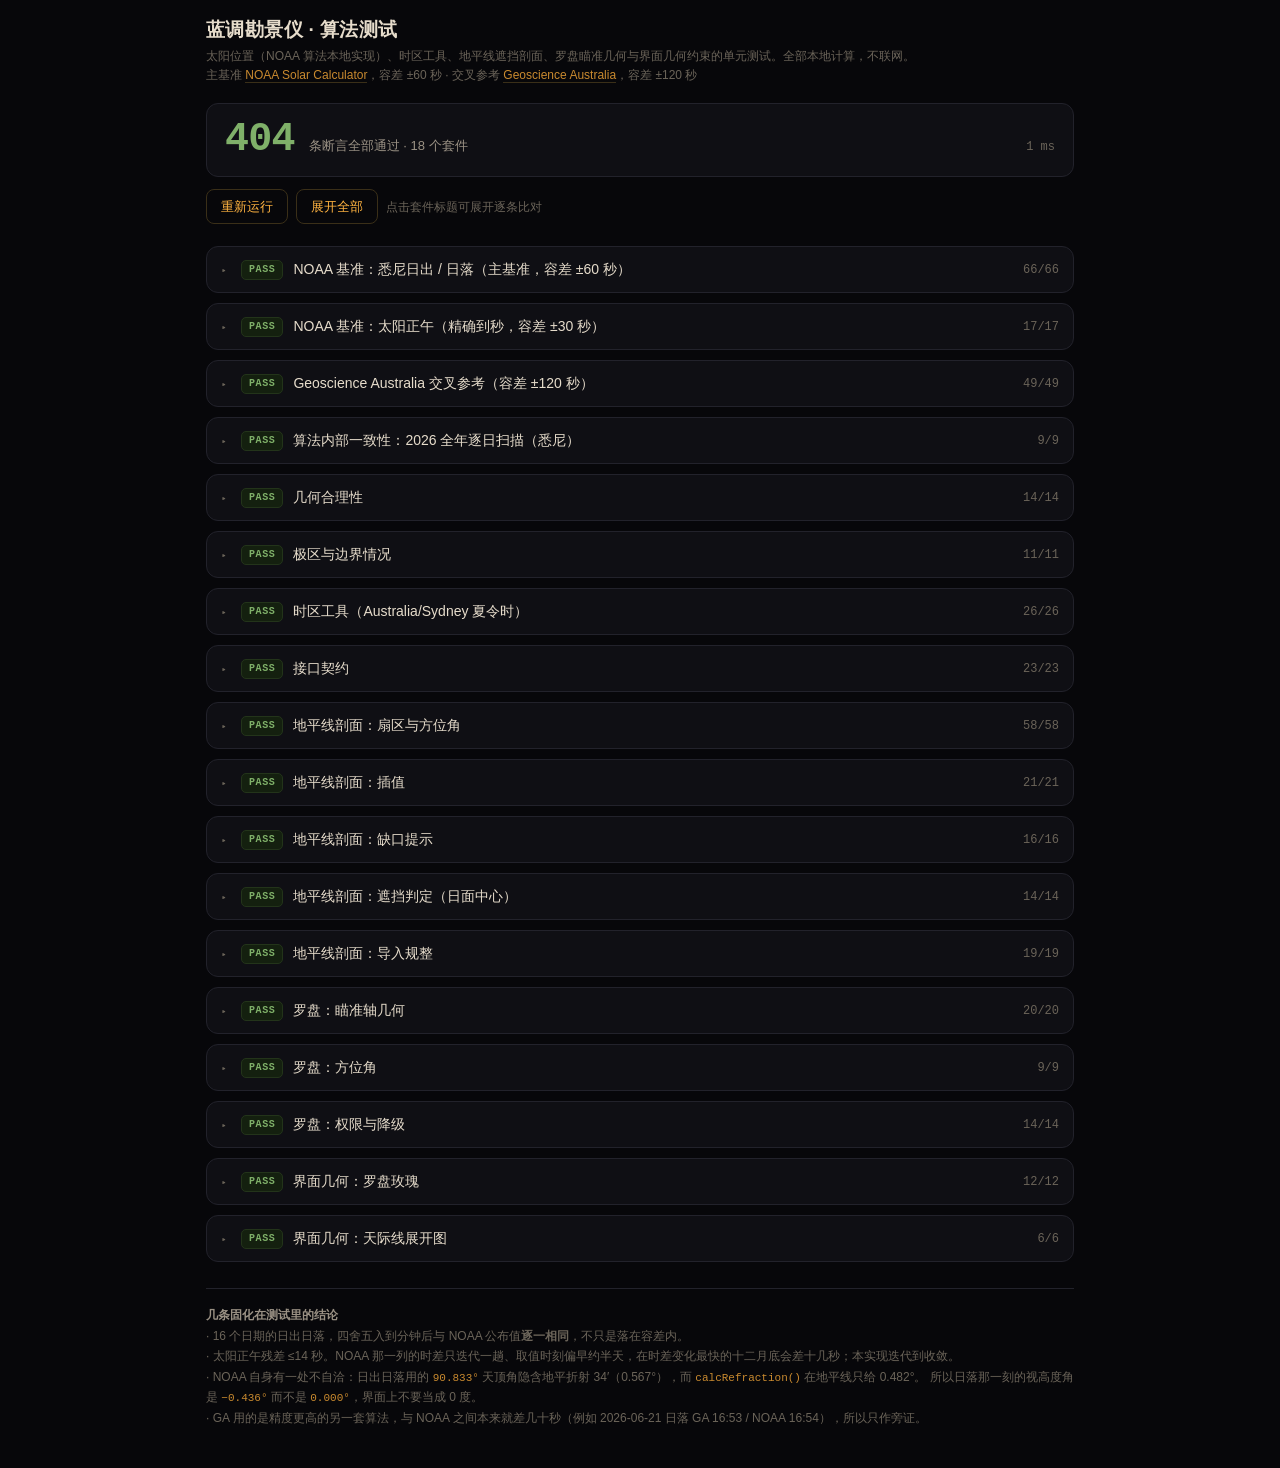
==== test.html @ cf17aec2 "蓝调勘景仪：太阳算法、勘景记录与地平线剖面采集 第一阶段 — 太阳位置与时区 - NOAA 太阳位置算法本地实现，牛顿迭代求根，不调任何接口 - 对 NOAA 公布的悉尼逐日表：日出 29s / 日落" ====
<!DOCTYPE html>
<html lang="zh-CN">
<head>
<meta charset="utf-8">
<meta name="viewport" content="width=device-width, initial-scale=1, viewport-fit=cover">
<title>蓝调勘景仪 — 算法测试</title>
<style>
:root{
  --bg:#07070a; --bg-raise:#0f0f14; --bg-row:#121218;
  --ink:#e6dccb; --ink-dim:#9a9184; --ink-faint:#6b6459;
  --amber:#ffb340; --amber-dim:#c98a2f;
  --pass:#7fb069; --fail:#e0533d;
  --line:#22222b;
  --mono:ui-monospace,"SF Mono",Menlo,Consolas,monospace;
}
*{box-sizing:border-box}
html,body{margin:0;padding:0;background:var(--bg);color:var(--ink)}
body{
  font:15px/1.5 -apple-system,BlinkMacSystemFont,"Helvetica Neue","PingFang SC",sans-serif;
  padding:16px 16px calc(40px + env(safe-area-inset-bottom));
  max-width:900px;margin:0 auto;-webkit-text-size-adjust:100%;
}
h1{font-size:19px;font-weight:600;margin:0 0 2px;letter-spacing:.02em}
.sub{color:var(--ink-faint);font-size:12px;margin:0 0 18px;line-height:1.6}
.sub a{color:var(--amber-dim);text-decoration:none;border-bottom:1px solid #3a2f18}

/* 顶部汇总 */
.summary{
  border:1px solid var(--line);border-radius:12px;background:var(--bg-raise);
  padding:16px 18px;margin-bottom:8px;display:flex;align-items:baseline;gap:14px;flex-wrap:wrap;
}
.summary .big{font:600 40px/1 var(--mono);letter-spacing:-.02em}
.summary.ok .big{color:var(--pass)}
.summary.bad .big{color:var(--fail)}
.summary .label{font-size:13px;color:var(--ink-dim)}
.summary .ms{margin-left:auto;font:12px/1 var(--mono);color:var(--ink-faint)}

button{
  font:inherit;font-size:13px;background:transparent;color:var(--amber);
  border:1px solid #3a2f18;border-radius:8px;padding:7px 14px;cursor:pointer;
}
button:active{background:#1a1408}
.bar{display:flex;gap:8px;margin:12px 0 22px;align-items:center;flex-wrap:wrap}
.bar .hint{font-size:12px;color:var(--ink-faint)}

/* 套件 */
.suite{border:1px solid var(--line);border-radius:12px;margin-bottom:10px;overflow:hidden;background:var(--bg-raise)}
.suite > summary{
  padding:12px 14px;cursor:pointer;list-style:none;display:flex;align-items:center;gap:10px;
  font-size:14px;font-weight:500;
}
.suite > summary::-webkit-details-marker{display:none}
.suite > summary::before{content:"▸";color:var(--ink-faint);font-size:11px;width:10px;flex:none}
.suite[open] > summary::before{content:"▾"}
.tag{font:600 10px/1 var(--mono);padding:4px 7px;border-radius:5px;letter-spacing:.06em;flex:none}
.tag.ok{color:var(--pass);background:#14200f;border:1px solid #23341a}
.tag.bad{color:var(--fail);background:#241110;border:1px solid #3d1c18}
.count{margin-left:auto;font:12px/1 var(--mono);color:var(--ink-faint);flex:none}
.suite-body{padding:0 14px 14px;border-top:1px solid var(--line)}

/* 单条测试 */
.tcase{margin-top:14px}
.tname{font-size:13px;color:var(--ink-dim);display:flex;gap:8px;align-items:baseline}
.tname .mark{font:600 12px/1 var(--mono);flex:none}
.tname .mark.ok{color:var(--pass)} .tname .mark.bad{color:var(--fail)}

table{width:100%;border-collapse:collapse;margin-top:8px;font:12px/1.45 var(--mono)}
td{padding:5px 8px;border-bottom:1px solid #191920;color:var(--ink-dim);white-space:nowrap}
tr td:first-child{color:var(--ink)}
tr:last-child td{border-bottom:none}
td.v{color:var(--amber-dim)}
td.ok{color:var(--pass)} td.bad{color:var(--fail)}
.scroll{overflow-x:auto;-webkit-overflow-scrolling:touch}

.fail-list{margin:8px 0 0;padding:10px 12px;border-radius:8px;background:#1a0f0e;border:1px solid #331714}
.fail-list div{font:12px/1.6 var(--mono);color:#f0a396}
.err{font:11px/1.5 var(--mono);color:var(--fail);white-space:pre-wrap;margin-top:6px}
.notes{font-size:12px;line-height:1.7;color:var(--ink-faint);margin-top:26px;border-top:1px solid var(--line);padding-top:16px}
.notes code{color:var(--amber-dim);font-family:var(--mono);font-size:11px}
</style>
</head>
<body>

<h1>蓝调勘景仪 · 算法测试</h1>
<p class="sub">
  太阳位置（NOAA 算法本地实现）、时区工具、地平线遮挡剖面、罗盘瞄准几何与界面几何约束的单元测试。全部本地计算，不联网。<br>
  主基准 <a href="https://gml.noaa.gov/grad/solcalc/" target="_blank" rel="noopener">NOAA Solar Calculator</a>，容差 ±60 秒 ·
  交叉参考 <a href="https://geodesyapps.ga.gov.au/sunrise" target="_blank" rel="noopener">Geoscience Australia</a>，容差 ±120 秒
</p>

<div id="summary" class="summary"><span class="big">…</span><span class="label">正在运行</span></div>
<div class="bar">
  <button id="rerun" type="button">重新运行</button>
  <button id="toggle" type="button">展开全部</button>
  <span class="hint">点击套件标题可展开逐条比对</span>
</div>

<div id="out"></div>

<div class="notes">
  <strong style="color:var(--ink-dim)">几条固化在测试里的结论</strong><br>
  · 16 个日期的日出日落，四舍五入到分钟后与 NOAA 公布值<strong>逐一相同</strong>，不只是落在容差内。<br>
  · 太阳正午残差 ≤14 秒。NOAA 那一列的时差只迭代一趟、取值时刻偏早约半天，在时差变化最快的十二月底会差十几秒；本实现迭代到收敛。<br>
  · NOAA 自身有一处不自洽：日出日落用的 <code>90.833°</code> 天顶角隐含地平折射 34′（0.567°），而 <code>calcRefraction()</code> 在地平线只给 0.482°。
  所以日落那一刻的视高度角是 <code>−0.436°</code> 而不是 <code>0.000°</code>，界面上不要当成 0 度。<br>
  · GA 用的是精度更高的另一套算法，与 NOAA 之间本来就差几十秒（例如 2026-06-21 日落 GA 16:53 / NOAA 16:54），所以只作旁证。
</div>

<script src="js/core/solar.js"></script>
<script src="js/core/tz.js"></script>
<script src="js/core/horizon.js"></script>
<script src="js/ui/compass.js"></script>
<script src="js/ui/app.js"></script>
<script src="js/ui/horizon-ui.js"></script>
<script src="js/test/harness.js"></script>
<script src="js/test/solar.test.js"></script>
<script src="js/test/horizon.test.js"></script>
<script src="js/test/compass.test.js"></script>
<script src="js/test/ui-geometry.test.js"></script>
<script>
(function () {
  'use strict';

  function el(tag, cls, text) {
    var n = document.createElement(tag);
    if (cls) { n.className = cls; }
    if (text !== undefined) { n.textContent = text; }
    return n;
  }

  function render() {
    var t0 = (performance && performance.now) ? performance.now() : Date.now();
    var result = BH.Test.run();
    var t1 = (performance && performance.now) ? performance.now() : Date.now();

    var sum = document.getElementById('summary');
    sum.className = 'summary ' + (result.failed === 0 ? 'ok' : 'bad');
    sum.textContent = '';
    sum.appendChild(el('span', 'big', result.failed === 0 ? String(result.passed) : String(result.failed)));
    sum.appendChild(el('span', 'label',
      result.failed === 0
        ? '条断言全部通过 · ' + result.suites.length + ' 个套件'
        : '条断言失败，共 ' + result.total + ' 条'));
    sum.appendChild(el('span', 'ms', Math.round(t1 - t0) + ' ms'));

    var out = document.getElementById('out');
    out.textContent = '';

    result.suites.forEach(function (s) {
      var d = el('details', 'suite');
      if (s.failed) { d.open = true; }
      var head = el('summary');
      head.appendChild(el('span', 'tag ' + (s.failed ? 'bad' : 'ok'), s.failed ? 'FAIL' : 'PASS'));
      head.appendChild(el('span', null, s.name));
      head.appendChild(el('span', 'count', s.passed + '/' + (s.passed + s.failed)));
      d.appendChild(head);

      var body = el('div', 'suite-body');
      s.tests.forEach(function (t) {
        var bad = t.failed || t.error;
        var c = el('div', 'tcase');
        var nm = el('div', 'tname');
        nm.appendChild(el('span', 'mark ' + (bad ? 'bad' : 'ok'), bad ? '✗' : '✓'));
        nm.appendChild(el('span', null, t.name));
        c.appendChild(nm);

        if (t.rows.length) {
          var wrap = el('div', 'scroll');
          var tbl = el('table');
          t.rows.forEach(function (cells) {
            var tr = el('tr');
            cells.forEach(function (v, i) {
              var cls = i === 0 ? null : 'v';
              if (v === '通过' || v === '一致') { cls = 'ok'; }
              if (v === '失败' || v === '不一致') { cls = 'bad'; }
              tr.appendChild(el('td', cls, String(v)));
            });
            tbl.appendChild(tr);
          });
          wrap.appendChild(tbl);
          c.appendChild(wrap);
        }

        if (t.error) {
          c.appendChild(el('div', 'err', t.error));
        }
        var fails = t.assertions.filter(function (a) { return !a.pass; });
        if (fails.length) {
          var fl = el('div', 'fail-list');
          fails.forEach(function (a) {
            fl.appendChild(el('div', null, '✗ ' + a.message + (a.detail ? ' — ' + a.detail : '')));
          });
          c.appendChild(fl);
        }
        body.appendChild(c);
      });
      d.appendChild(body);
      out.appendChild(d);
    });

    if (typeof console !== 'undefined' && console.log) {
      console.log(BH.Test.textReport(result));
    }
  }

  document.getElementById('rerun').addEventListener('click', render);
  document.getElementById('toggle').addEventListener('click', function () {
    var all = document.querySelectorAll('details.suite');
    var anyClosed = false;
    for (var i = 0; i < all.length; i++) { if (!all[i].open) { anyClosed = true; } }
    for (var j = 0; j < all.length; j++) { all[j].open = anyClosed; }
    this.textContent = anyClosed ? '收起全部' : '展开全部';
  });

  render();
}());
</script>
</body>
</html>
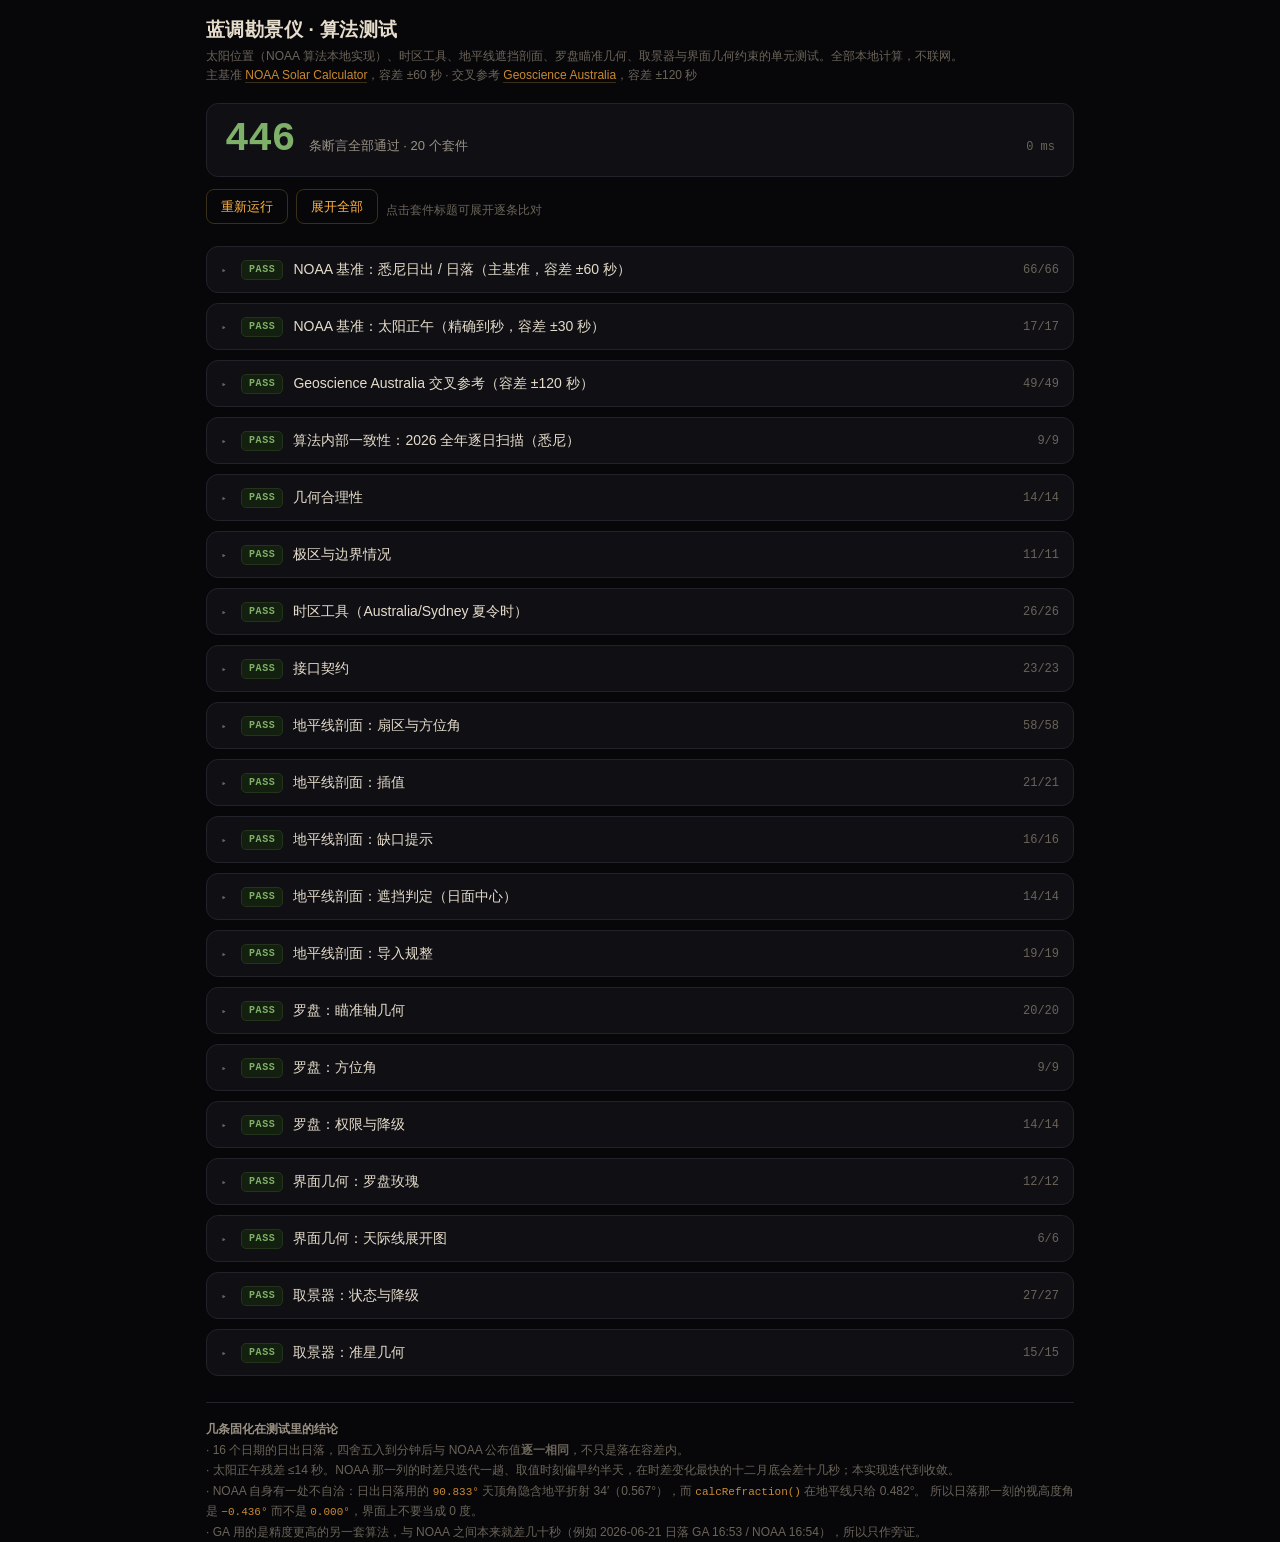
==== commit 8f3ca6c5: "采集剖面时加相机取景器，画面正中准星 之前举着手机对天际线完全看不见对的是哪儿，仰角全靠手感，读数不一致。 现在可以打开后摄预览，把准星压在天际线上再读数。  准星是精确的而非近似：瞄准轴定义为设备 " ====
--- a/test.html
+++ b/test.html
@@ -4,6 +4,9 @@
 <meta charset="utf-8">
 <meta name="viewport" content="width=device-width, initial-scale=1, viewport-fit=cover">
 <title>蓝调勘景仪 — 算法测试</title>
+<!-- 取景器的准星几何断言要量真实布局，必须加载主样式；
+     放在下面的内联 <style> 之前，测试页自己的配色仍然优先。 -->
+<link rel="stylesheet" href="css/app.css">
 <style>
 :root{
   --bg:#07070a; --bg-raise:#0f0f14; --bg-row:#121218;
@@ -83,7 +86,7 @@
 
 <h1>蓝调勘景仪 · 算法测试</h1>
 <p class="sub">
-  太阳位置（NOAA 算法本地实现）、时区工具、地平线遮挡剖面、罗盘瞄准几何与界面几何约束的单元测试。全部本地计算，不联网。<br>
+  太阳位置（NOAA 算法本地实现）、时区工具、地平线遮挡剖面、罗盘瞄准几何、取景器与界面几何约束的单元测试。全部本地计算，不联网。<br>
   主基准 <a href="https://gml.noaa.gov/grad/solcalc/" target="_blank" rel="noopener">NOAA Solar Calculator</a>，容差 ±60 秒 ·
   交叉参考 <a href="https://geodesyapps.ga.gov.au/sunrise" target="_blank" rel="noopener">Geoscience Australia</a>，容差 ±120 秒
 </p>
@@ -111,12 +114,14 @@
 <script src="js/core/horizon.js"></script>
 <script src="js/ui/compass.js"></script>
 <script src="js/ui/app.js"></script>
+<script src="js/ui/viewfinder.js"></script>
 <script src="js/ui/horizon-ui.js"></script>
 <script src="js/test/harness.js"></script>
 <script src="js/test/solar.test.js"></script>
 <script src="js/test/horizon.test.js"></script>
 <script src="js/test/compass.test.js"></script>
 <script src="js/test/ui-geometry.test.js"></script>
+<script src="js/test/viewfinder.test.js"></script>
 <script>
 (function () {
   'use strict';
--- a/css/app.css
+++ b/css/app.css
@@ -0,0 +1,476 @@
+/* 蓝调勘景仪 Blue Hour Scout — css/app.css
+ *
+ * 深色主题。这个工具是在黄昏和夜里、站在机器旁边用的，所以：
+ *  - 背景接近纯黑，没有大面积亮色块
+ *  - 文字用低亮度暖白，强调色用琥珀，不用蓝或纯白，避免破坏暗适应
+ *  - 关键数字做到足够大，一米开外扫一眼能读
+ *  - 手机竖屏优先，主要操作放在下半屏，单手够得到
+ */
+
+:root{
+  --bg:#07070a;
+  --bg-raise:#0f0f14;
+  --bg-row:#121218;
+  --bg-sunk:#050507;
+
+  /* 对比度（相对 --bg #07070a）：
+   *   --ink       13.9:1
+   *   --ink-dim    6.5:1
+   *   --ink-faint  4.8:1  —— 原来是 #6b6459，只有 3.44:1，低于 WCAG AA 的 4.5:1，
+   *                          而且用在 12px 上，黄昏户外根本看不清。
+   * 背景仍然接近纯黑、不加亮块，暗适应不受影响。 */
+  --ink:#e6dccb;
+  --ink-dim:#9a9184;
+  --ink-faint:#837b6d;
+
+  --amber:#ffb340;
+  --amber-dim:#c98a2f;
+  --amber-deep:#3a2f18;
+  --amber-wash:#1a1408;
+
+  --ok:#7fb069;
+  --warn:#d8a13a;
+  --bad:#e0533d;
+
+  --line:#22222b;
+  --line-soft:#191920;
+
+  --mono:ui-monospace,"SF Mono",Menlo,Consolas,monospace;
+  --sans:-apple-system,BlinkMacSystemFont,"Helvetica Neue","PingFang SC",sans-serif;
+
+  --pad:16px;
+  --tap:44px;               /* 最小点击目标 */
+  --safe-b:env(safe-area-inset-bottom);
+  --safe-t:env(safe-area-inset-top);
+}
+
+*{box-sizing:border-box;-webkit-tap-highlight-color:transparent}
+
+html,body{
+  margin:0;padding:0;height:100%;
+  background:var(--bg);color:var(--ink);
+  font-family:var(--sans);font-size:16px;line-height:1.5;
+  -webkit-text-size-adjust:100%;
+  overscroll-behavior-y:none;
+}
+
+/* 从主屏幕启动时禁止整页回弹，只让内容区滚动 */
+body{position:fixed;inset:0;overflow:hidden}
+
+input,textarea,select,button{font-family:inherit;font-size:16px;color:inherit}
+/* 16px 是为了防止 iOS Safari 聚焦输入框时自动放大页面 */
+
+/* ---------------------------------------------------------------- 骨架 */
+
+.app{display:flex;flex-direction:column;height:100%}
+
+.topbar{
+  flex:none;display:flex;align-items:center;gap:10px;
+  padding:calc(var(--safe-t) + 10px) var(--pad) 10px;
+  background:var(--bg);border-bottom:1px solid var(--line-soft);
+  min-height:calc(var(--safe-t) + 52px);
+}
+.topbar h1{
+  font-size:16px;font-weight:600;margin:0;letter-spacing:.02em;
+  white-space:nowrap;overflow:hidden;text-overflow:ellipsis;flex:1;
+}
+.topbar .sub{font-size:11px;color:var(--ink-faint);font-weight:400;margin-left:8px}
+.topbar .back{
+  flex:none;width:32px;height:32px;margin-left:-8px;
+  display:flex;align-items:center;justify-content:center;
+  color:var(--amber);font-size:22px;line-height:1;background:none;border:none;padding:0;
+}
+.topbar .actions{flex:none;display:flex;gap:8px;align-items:center}
+
+.view{
+  flex:1;overflow-y:auto;-webkit-overflow-scrolling:touch;
+  padding:var(--pad) var(--pad) calc(var(--safe-b) + 28px);
+}
+.view.flush{padding-left:0;padding-right:0}
+
+/* 贴底的主操作条，单手拇指区 */
+.dock{
+  flex:none;display:flex;gap:10px;
+  padding:10px var(--pad) calc(var(--safe-b) + 10px);
+  background:var(--bg);border-top:1px solid var(--line-soft);
+}
+.dock .btn{flex:1}
+
+/* ---------------------------------------------------------------- 文字 */
+
+.section-title{
+  font-size:11px;letter-spacing:.14em;color:var(--ink-faint);
+  text-transform:uppercase;margin:24px 0 10px;font-weight:600;
+}
+.section-title:first-child{margin-top:0}
+.hint{font-size:13px;line-height:1.7;color:var(--ink-faint);margin:8px 0 0}
+.hint strong{color:var(--ink-dim);font-weight:600}
+.mono{font-family:var(--mono)}
+
+/* ---------------------------------------------------------------- 卡片 */
+
+.card{
+  background:var(--bg-raise);border:1px solid var(--line);border-radius:14px;
+  padding:14px;margin-bottom:12px;
+}
+.card.tight{padding:0;overflow:hidden}
+.card-head{
+  display:flex;align-items:baseline;gap:8px;margin:-2px 0 12px;
+}
+.card-head h2{font-size:15px;font-weight:600;margin:0;flex:1}
+.card-head .meta{font:12px/1 var(--mono);color:var(--ink-faint)}
+
+/* ---------------------------------------------------------------- 表单 */
+
+.field{margin-bottom:14px}
+.field:last-child{margin-bottom:0}
+.field > label{
+  display:block;font-size:13px;color:var(--ink-dim);margin-bottom:7px;font-weight:500;
+}
+.field .unit{color:var(--ink-faint);font-weight:400}
+
+input[type=text],input[type=number],input[type=date],input[type=search],textarea,select{
+  display:block;width:100%;
+  background:var(--bg-sunk);border:1px solid var(--line);border-radius:10px;
+  padding:11px 12px;min-height:var(--tap);
+  color:var(--ink);outline:none;appearance:none;
+}
+input:focus,textarea:focus,select:focus{border-color:var(--amber-deep);background:#08080c}
+input::placeholder,textarea::placeholder{color:#4a453d}
+textarea{min-height:88px;resize:vertical;line-height:1.55}
+select{
+  background-image:linear-gradient(45deg,transparent 50%,var(--ink-faint) 50%),
+                   linear-gradient(135deg,var(--ink-faint) 50%,transparent 50%);
+  background-position:calc(100% - 18px) 50%,calc(100% - 13px) 50%;
+  background-size:5px 5px,5px 5px;background-repeat:no-repeat;padding-right:34px;
+}
+input[type=number]{font-family:var(--mono)}
+input:disabled,textarea:disabled{opacity:.45}
+
+.row{display:flex;gap:10px}
+.row > *{flex:1;min-width:0}
+.row.tight{gap:8px}
+
+/* ---------------------------------------------------------------- 按钮 */
+
+.btn{
+  display:inline-flex;align-items:center;justify-content:center;gap:7px;
+  min-height:var(--tap);padding:0 16px;
+  background:transparent;color:var(--amber);
+  border:1px solid var(--amber-deep);border-radius:11px;
+  font-size:14px;font-weight:500;cursor:pointer;user-select:none;
+  white-space:nowrap;text-decoration:none;
+}
+.btn:active{background:var(--amber-wash)}
+.btn[disabled]{opacity:.35;pointer-events:none}
+.btn.primary{background:var(--amber-wash);border-color:#4d3d1d;color:var(--amber)}
+.btn.primary:active{background:#241b0c}
+.btn.ghost{color:var(--ink-dim);border-color:var(--line)}
+.btn.ghost:active{background:var(--bg-row)}
+.btn.danger{color:var(--bad);border-color:#3d1c18}
+.btn.danger:active{background:#1a0f0e}
+.btn.sm{min-height:34px;padding:0 11px;font-size:13px;border-radius:9px}
+.btn.block{display:flex;width:100%}
+.btn .ico{font-size:15px;line-height:1}
+
+.btn-bar{display:flex;gap:8px;flex-wrap:wrap}
+
+/* ---------------------------------------------------------------- 大数字 */
+
+.readout{
+  display:flex;align-items:baseline;gap:10px;
+}
+.readout .n{
+  font:600 clamp(38px,13vw,56px)/1 var(--mono);
+  color:var(--amber);letter-spacing:-.03em;font-variant-numeric:tabular-nums;
+}
+.readout .n.dim{color:var(--ink-dim)}
+.readout .u{font-size:14px;color:var(--ink-faint)}
+.readout .cap{font-size:12px;color:var(--ink-dim);margin-top:4px}
+
+.stat-row{display:flex;gap:var(--pad)}
+.stat{flex:1;min-width:0}
+.stat .k{font-size:11px;color:var(--ink-faint);letter-spacing:.06em;margin-bottom:3px}
+.stat .v{font:600 22px/1.1 var(--mono);color:var(--ink);font-variant-numeric:tabular-nums}
+.stat .v.amber{color:var(--amber)}
+.stat .v small{font-size:12px;color:var(--ink-faint);font-weight:400;margin-left:2px}
+
+/* ---------------------------------------------------------------- 列表 */
+
+.list{list-style:none;margin:0;padding:0}
+.list li{border-bottom:1px solid var(--line-soft)}
+.list li:last-child{border-bottom:none}
+.list button.item{
+  display:block;width:100%;text-align:left;background:none;border:none;
+  padding:13px 14px;cursor:pointer;color:inherit;
+}
+.list button.item:active{background:var(--bg-row)}
+.item .t{font-size:15px;font-weight:500;display:flex;align-items:center;gap:8px}
+.item .t .name{flex:1;min-width:0;overflow:hidden;text-overflow:ellipsis;white-space:nowrap}
+.item .d{font:12px/1.6 var(--mono);color:var(--ink-faint);margin-top:3px}
+
+.badge{
+  flex:none;font:600 10px/1 var(--mono);padding:4px 7px;border-radius:5px;
+  letter-spacing:.05em;border:1px solid;
+}
+.badge.ok{color:var(--ok);background:#14200f;border-color:#23341a}
+.badge.warn{color:var(--warn);background:#1e1708;border-color:#38290f}
+.badge.bad{color:var(--bad);background:#241110;border-color:#3d1c18}
+.badge.mute{color:var(--ink-faint);background:var(--bg-row);border-color:var(--line)}
+
+.empty{
+  text-align:center;padding:56px 24px;color:var(--ink-faint);
+}
+.empty .big{font-size:40px;opacity:.35;margin-bottom:12px}
+.empty p{font-size:13px;line-height:1.7;margin:0 0 18px}
+
+/* ---------------------------------------------------------------- 罗盘玫瑰 */
+
+.rose-wrap{position:relative;width:100%;max-width:340px;margin:0 auto}
+.rose{display:block;width:100%;height:auto}
+.rose-center{
+  position:absolute;inset:0;display:flex;flex-direction:column;
+  align-items:center;justify-content:center;pointer-events:none;text-align:center;
+}
+.rose-center .az{
+  font:600 34px/1 var(--mono);color:var(--amber);font-variant-numeric:tabular-nums;
+  letter-spacing:-.02em;
+}
+.rose-center .el{
+  font:600 19px/1 var(--mono);color:var(--ink);margin-top:7px;font-variant-numeric:tabular-nums;
+}
+.rose-center .lab{font-size:10px;color:var(--ink-faint);letter-spacing:.1em;margin-top:8px}
+
+/* 剖面条：横轴方位角 0–360，纵轴仰角 */
+.strip{display:block;width:100%;height:auto;border-radius:10px;background:var(--bg-sunk)}
+
+.legend{
+  display:flex;gap:14px;flex-wrap:wrap;font-size:11px;color:var(--ink-faint);margin-top:10px;
+}
+.legend i{display:inline-block;width:10px;height:10px;border-radius:3px;margin-right:5px;vertical-align:-1px}
+
+/* ---------------------------------------------------------------- 进度 */
+
+.progress{
+  height:4px;border-radius:2px;background:var(--line);overflow:hidden;margin-top:10px;
+}
+.progress > i{display:block;height:100%;background:var(--amber-dim);transition:width .15s linear}
+
+/* ---------------------------------------------------------------- 照片 */
+
+.photo{
+  position:relative;display:block;width:100%;border-radius:12px;overflow:hidden;
+  background:var(--bg-sunk);border:1px solid var(--line);
+}
+.photo img{display:block;width:100%;height:auto;max-height:46vh;object-fit:cover}
+.photo-empty{
+  display:flex;flex-direction:column;align-items:center;justify-content:center;gap:8px;
+  min-height:120px;color:var(--ink-faint);font-size:13px;
+}
+.file-input{position:absolute;inset:0;opacity:0;width:100%;height:100%}
+
+/* ---------------------------------------------------------------- 提示条 */
+
+.note{
+  border:1px solid var(--line);border-left:2px solid var(--amber-dim);
+  background:var(--bg-raise);border-radius:0 10px 10px 0;
+  padding:12px 14px;font-size:13px;line-height:1.75;color:var(--ink-dim);margin-bottom:12px;
+}
+.note.bad{border-left-color:var(--bad);color:#e8b4a9}
+.note.ok{border-left-color:var(--ok)}
+.note b{color:var(--ink);font-weight:600}
+
+.toast{
+  position:fixed;left:50%;bottom:calc(var(--safe-b) + 78px);transform:translateX(-50%);
+  background:#1c1c24;border:1px solid var(--line);border-radius:10px;
+  padding:10px 16px;font-size:13px;color:var(--ink);
+  box-shadow:0 8px 28px rgba(0,0,0,.6);z-index:60;
+  opacity:0;pointer-events:none;transition:opacity .18s ease;max-width:86vw;text-align:center;
+}
+.toast.show{opacity:1}
+
+/* ---------------------------------------------------------------- 底部抽屉 */
+
+.sheet-back{
+  position:fixed;inset:0;background:rgba(0,0,0,.66);z-index:70;
+  display:flex;align-items:flex-end;opacity:0;transition:opacity .18s ease;
+}
+.sheet-back.show{opacity:1}
+.sheet{
+  width:100%;background:var(--bg-raise);border-top:1px solid var(--line);
+  border-radius:16px 16px 0 0;padding:18px var(--pad) calc(var(--safe-b) + 18px);
+  transform:translateY(12px);transition:transform .18s ease;max-height:86vh;overflow-y:auto;
+}
+.sheet-back.show .sheet{transform:none}
+.sheet h3{margin:0 0 4px;font-size:15px;font-weight:600}
+.sheet .sub{font-size:12px;color:var(--ink-faint);margin:0 0 16px;line-height:1.65}
+
+/* ---------------------------------------------------------------- 表格 */
+
+.tbl-wrap{overflow-x:auto;-webkit-overflow-scrolling:touch}
+table.data{width:100%;border-collapse:collapse;font:12px/1.5 var(--mono)}
+table.data th{
+  position:sticky;top:0;background:var(--bg-sunk);color:var(--ink-faint);
+  font-weight:600;text-align:right;padding:7px 8px;border-bottom:1px solid var(--line);
+  white-space:nowrap;font-size:10px;letter-spacing:.06em;
+}
+table.data th:first-child,table.data td:first-child{text-align:left}
+table.data td{
+  padding:6px 8px;border-bottom:1px solid var(--line-soft);
+  text-align:right;white-space:nowrap;color:var(--ink-dim);
+  font-variant-numeric:tabular-nums;
+}
+table.data tr:last-child td{border-bottom:none}
+
+/* 36 格剖面数值表 */
+.grid36{display:grid;grid-template-columns:repeat(4,1fr);gap:6px}
+.grid36 button{
+  display:flex;flex-direction:column;align-items:center;gap:2px;
+  background:var(--bg-sunk);border:1px solid var(--line);border-radius:8px;
+  padding:8px 4px;min-height:52px;cursor:pointer;
+}
+.grid36 button:active{background:var(--bg-row)}
+.grid36 button.set{border-color:var(--amber-deep)}
+.grid36 .az{font:10px/1 var(--mono);color:var(--ink-faint)}
+.grid36 .el{font:600 14px/1 var(--mono);color:var(--ink-faint);font-variant-numeric:tabular-nums}
+.grid36 button.set .el{color:var(--amber)}
+
+/* 横屏时把罗盘和读数并排，避免竖向挤压 */
+@media (orientation:landscape) and (max-height:520px){
+  .rose-wrap{max-width:260px}
+  .readout .n{font-size:38px}
+}
+
+@media (prefers-reduced-motion:reduce){
+  *{transition:none !important;animation:none !important}
+}
+
+
+/* ------------------------------------------------------------ 分步流程 */
+
+/* 顶部的步骤进度条。一眼看出走到哪一步、还剩几步。 */
+.steps{display:flex;gap:6px;margin:0 0 6px}
+.steps i{flex:1;height:3px;border-radius:2px;background:var(--line)}
+.steps i.done{background:var(--amber-deep)}
+.steps i.cur{background:var(--amber)}
+.step-cap{
+  font:12px/1 var(--mono);color:var(--ink-faint);letter-spacing:.06em;margin:0 0 18px;
+}
+.step-lead{
+  font-size:14px;line-height:1.7;color:var(--ink-dim);margin:0 0 18px;
+}
+.step-lead b{color:var(--ink);font-weight:600}
+
+/* 概览页的一行一项 */
+.nav-list{
+  background:var(--bg-raise);border:1px solid var(--line);border-radius:14px;
+  overflow:hidden;margin-bottom:14px;
+}
+.nav-row{
+  display:flex;align-items:center;gap:13px;width:100%;
+  background:none;border:none;border-bottom:1px solid var(--line-soft);
+  padding:15px 14px;text-align:left;color:inherit;cursor:pointer;min-height:var(--tap);
+}
+.nav-row:last-child{border-bottom:none}
+.nav-row:active{background:var(--bg-row)}
+.nav-row .num{
+  flex:none;width:27px;height:27px;border-radius:50%;
+  border:1px solid var(--line);background:var(--bg-sunk);
+  display:flex;align-items:center;justify-content:center;
+  font:600 12px/1 var(--mono);color:var(--ink-faint);
+}
+.nav-row.done .num{border-color:#2a3d20;background:#14200f;color:var(--ok)}
+.nav-row .body{flex:1;min-width:0}
+.nav-row .t{font-size:16px;font-weight:500;display:block}
+.nav-row .s{
+  font-size:13px;color:var(--ink-faint);margin-top:3px;display:block;
+  overflow:hidden;text-overflow:ellipsis;white-space:nowrap;
+}
+.nav-row.done .s{color:var(--ink-dim)}
+.nav-row .chev{flex:none;color:var(--ink-faint);font-size:20px;line-height:1}
+
+/* 折叠起来的次要选项（罗盘校正、时区这类排错用的东西） */
+details.fold{
+  border:1px solid var(--line);border-radius:11px;background:var(--bg-sunk);
+  margin-top:14px;overflow:hidden;
+}
+details.fold > summary{
+  padding:13px 14px;cursor:pointer;list-style:none;
+  font-size:14px;color:var(--ink-dim);display:flex;align-items:center;gap:8px;
+  min-height:var(--tap);
+}
+details.fold > summary::-webkit-details-marker{display:none}
+details.fold > summary::after{content:"▾";margin-left:auto;color:var(--ink-faint);font-size:12px}
+details.fold[open] > summary::after{content:"▴"}
+details.fold > .fold-body{padding:0 14px 14px;border-top:1px solid var(--line-soft)}
+
+/* 概览页顶部的状态条 */
+.ready{
+  display:flex;align-items:center;gap:13px;
+  border:1px solid var(--line);border-radius:14px;background:var(--bg-raise);
+  padding:16px;margin-bottom:14px;
+}
+.ready .big{font:600 34px/1 var(--mono);letter-spacing:-.02em;flex:none}
+.ready.ok .big{color:var(--ok)}
+.ready.todo .big{color:var(--amber)}
+.ready .txt{flex:1;min-width:0;font-size:14px;line-height:1.6;color:var(--ink-dim)}
+.ready .txt b{color:var(--ink);font-weight:600;display:block;margin-bottom:2px;font-size:15px}
+
+/* 危险操作单独放在最底下，远离误触区 */
+.danger-zone{margin-top:28px;padding-top:18px;border-top:1px solid var(--line-soft)}
+
+/* ------------------------------------------------------------ 相机取景器 */
+
+/* 画面用 object-fit:cover 填充容器。cover 是居中裁切，所以不管容器什么比例，
+ * 画面中心始终是后摄光轴——也就是采样的瞄准轴。中心准星因此是精确的。 */
+.vf{
+  position:relative;width:100%;aspect-ratio:4/5;max-height:44vh;
+  border-radius:14px;overflow:hidden;background:#000;
+  border:1px solid var(--line);margin-bottom:14px;
+}
+.vf .vf-video{position:absolute;inset:0;width:100%;height:100%;object-fit:cover;display:block}
+
+/* 贯穿画面的水平参考线：把它压在天际线上 */
+.vf .vf-h{
+  position:absolute;left:0;right:0;top:50%;height:1px;
+  background:rgba(255,179,64,.42);pointer-events:none;
+}
+/* 中心十字，留空心以便看清天际线本身；box-shadow 做出对称的另一半 */
+.vf .vf-cross{position:absolute;left:50%;top:50%;width:0;height:0;pointer-events:none}
+.vf .vf-cross i{position:absolute;display:block;background:var(--amber)}
+.vf .vf-cx{left:-1px;top:-26px;width:2px;height:14px;box-shadow:0 38px 0 var(--amber)}
+.vf .vf-cy{top:-1px;left:-26px;width:14px;height:2px;box-shadow:38px 0 0 var(--amber)}
+
+.vf .vf-ring{
+  position:absolute;left:50%;top:50%;transform:translate(-50%,-50%);pointer-events:none;
+}
+
+.vf .vf-read{
+  position:absolute;left:0;right:0;top:0;display:flex;gap:18px;
+  padding:10px 13px 24px;pointer-events:none;
+  font:12px/1 var(--mono);color:rgba(255,255,255,.7);
+  background:linear-gradient(to bottom,rgba(0,0,0,.66),rgba(0,0,0,0));
+}
+.vf .vf-read b{
+  color:var(--amber);font-size:20px;font-weight:600;margin-left:5px;
+  font-variant-numeric:tabular-nums;
+}
+.vf .vf-foot{
+  position:absolute;left:0;right:0;bottom:0;padding:24px 13px 10px;
+  font-size:12px;color:rgba(255,255,255,.7);text-align:center;pointer-events:none;
+  background:linear-gradient(to top,rgba(0,0,0,.66),rgba(0,0,0,0));
+}
+
+.vf .vf-off{
+  position:absolute;inset:0;display:flex;flex-direction:column;
+  align-items:center;justify-content:center;gap:14px;
+  padding:24px;text-align:center;background:var(--bg-sunk);
+}
+.vf .vf-off-txt{font-size:13px;line-height:1.7;color:var(--ink-faint);max-width:270px}
+
+/* 相机没开时，准星和读数不该浮在占位说明上面 */
+.vf:not(.live) .vf-h,
+.vf:not(.live) .vf-cross,
+.vf:not(.live) .vf-ring,
+.vf:not(.live) .vf-read,
+.vf:not(.live) .vf-foot{display:none}
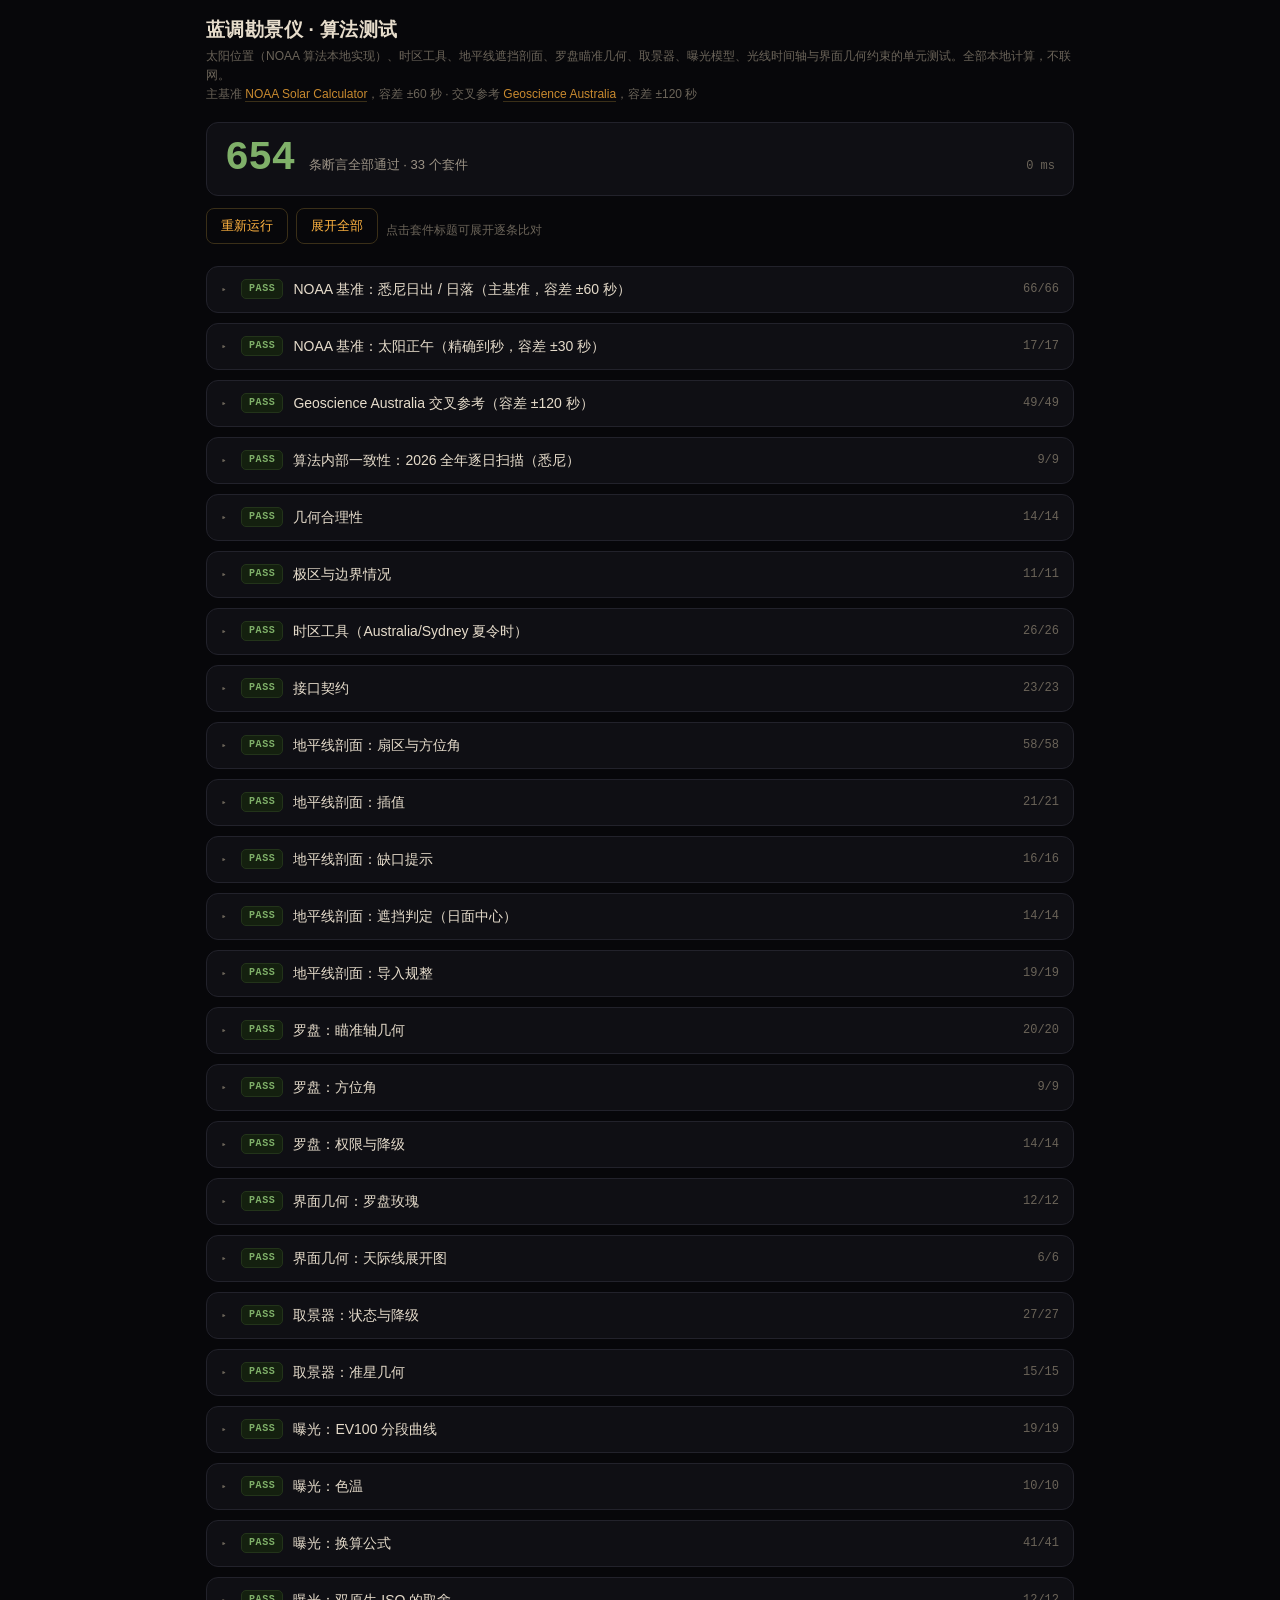
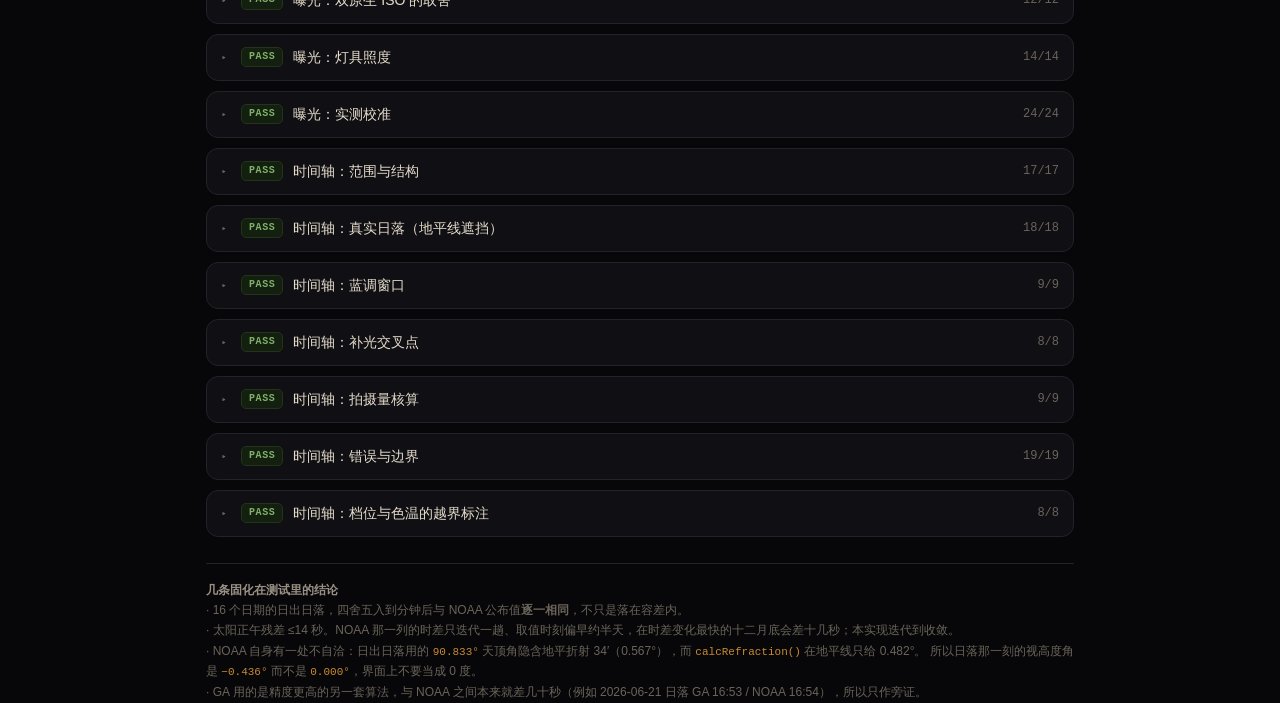
==== commit 36773085: "功能二：分钟级光线时间轴 从日落前 40 分钟到航海暮光结束的逐分钟表：时间、太阳视高度角、方位角、 是否被地平线挡住、EV100、两档原生 ISO 各自需要的 T 档、天光色温。 表头和时间列吸住，" ====
--- a/test.html
+++ b/test.html
@@ -86,7 +86,7 @@
 
 <h1>蓝调勘景仪 · 算法测试</h1>
 <p class="sub">
-  太阳位置（NOAA 算法本地实现）、时区工具、地平线遮挡剖面、罗盘瞄准几何、取景器与界面几何约束的单元测试。全部本地计算，不联网。<br>
+  太阳位置（NOAA 算法本地实现）、时区工具、地平线遮挡剖面、罗盘瞄准几何、取景器、曝光模型、光线时间轴与界面几何约束的单元测试。全部本地计算，不联网。<br>
   主基准 <a href="https://gml.noaa.gov/grad/solcalc/" target="_blank" rel="noopener">NOAA Solar Calculator</a>，容差 ±60 秒 ·
   交叉参考 <a href="https://geodesyapps.ga.gov.au/sunrise" target="_blank" rel="noopener">Geoscience Australia</a>，容差 ±120 秒
 </p>
@@ -112,6 +112,8 @@
 <script src="js/core/solar.js"></script>
 <script src="js/core/tz.js"></script>
 <script src="js/core/horizon.js"></script>
+<script src="js/core/exposure.js"></script>
+<script src="js/core/timeline.js"></script>
 <script src="js/ui/compass.js"></script>
 <script src="js/ui/app.js"></script>
 <script src="js/ui/viewfinder.js"></script>
@@ -122,6 +124,8 @@
 <script src="js/test/compass.test.js"></script>
 <script src="js/test/ui-geometry.test.js"></script>
 <script src="js/test/viewfinder.test.js"></script>
+<script src="js/test/exposure.test.js"></script>
+<script src="js/test/timeline.test.js"></script>
 <script>
 (function () {
   'use strict';
--- a/css/app.css
+++ b/css/app.css
@@ -474,3 +474,114 @@
 .vf:not(.live) .vf-ring,
 .vf:not(.live) .vf-read,
 .vf:not(.live) .vf-foot{display:none}
+
+/* ------------------------------------------------------------ 光线时间轴 */
+
+/* 日期选择条 */
+.datebar{display:flex;gap:8px;align-items:center;margin-bottom:14px}
+.datebar input[type=date]{flex:1;min-height:var(--tap);text-align:center;font-family:var(--mono)}
+.datebar .step{
+  flex:none;width:44px;min-height:var(--tap);display:flex;align-items:center;justify-content:center;
+  background:transparent;border:1px solid var(--line);border-radius:10px;
+  color:var(--ink-dim);font-size:19px;cursor:pointer;
+}
+.datebar .step:active{background:var(--bg-row)}
+
+/* 顶部大字：窗口时长 */
+.window-big{
+  border:1px solid var(--line);border-radius:14px;background:var(--bg-raise);
+  padding:18px 16px;margin-bottom:12px;
+}
+.window-big .n{
+  font:600 clamp(46px,16vw,68px)/1 var(--mono);color:var(--amber);
+  letter-spacing:-.04em;font-variant-numeric:tabular-nums;
+}
+.window-big .u{font-size:16px;color:var(--ink-dim);margin-left:8px}
+.window-big .sub{font-size:14px;color:var(--ink-dim);margin-top:8px;line-height:1.6}
+.window-big .sub b{color:var(--ink);font-weight:600;font-family:var(--mono)}
+.window-big.bad .n{color:var(--bad)}
+
+/* 「现在」面板：站在机器旁边扫一眼要读的就是这个 */
+.now-panel{
+  border:1px solid #4d3d1d;border-radius:14px;background:var(--amber-wash);
+  padding:16px;margin-bottom:12px;
+}
+.now-panel .lab{
+  font-size:11px;letter-spacing:.14em;color:var(--amber-dim);
+  text-transform:uppercase;margin-bottom:8px;font-weight:600;
+}
+.now-panel .big{display:flex;align-items:baseline;gap:6px;flex-wrap:wrap}
+.now-panel .t{
+  font:600 clamp(40px,14vw,58px)/1 var(--mono);color:var(--amber);
+  letter-spacing:-.03em;font-variant-numeric:tabular-nums;
+}
+.now-panel .iso{font:600 15px/1 var(--mono);color:var(--ink-dim)}
+.now-panel .row2{
+  display:flex;gap:16px;margin-top:12px;font:12px/1.5 var(--mono);color:var(--ink-dim);flex-wrap:wrap;
+}
+.now-panel .row2 b{color:var(--ink);font-weight:600}
+.now-panel .warn{
+  margin-top:10px;font-size:12px;color:var(--bad);line-height:1.6;
+}
+
+/* 关键时刻 */
+.moments{list-style:none;margin:0;padding:0}
+.moments li{
+  display:flex;align-items:baseline;gap:10px;padding:9px 0;
+  border-bottom:1px solid var(--line-soft);font-size:14px;
+}
+.moments li:last-child{border-bottom:none}
+.moments .k{flex:1;color:var(--ink-dim)}
+.moments .v{font:600 16px/1 var(--mono);color:var(--ink);font-variant-numeric:tabular-nums}
+.moments .x{font-size:12px;color:var(--ink-faint);flex:none}
+.moments li.hi .k{color:var(--amber)}
+.moments li.hi .v{color:var(--amber)}
+
+/* 表格：外层自己滚，表头和时间列都吸住 */
+.tl-wrap{
+  overflow:auto;-webkit-overflow-scrolling:touch;max-height:58vh;
+  border:1px solid var(--line);border-radius:12px;background:var(--bg-sunk);
+}
+table.tl{width:100%;border-collapse:separate;border-spacing:0;font:12px/1.4 var(--mono)}
+table.tl th{
+  position:sticky;top:0;z-index:2;background:#101016;color:var(--ink-faint);
+  font-weight:600;text-align:right;padding:8px 7px;white-space:nowrap;
+  font-size:10px;letter-spacing:.05em;border-bottom:1px solid var(--line);
+}
+table.tl td{
+  padding:7px;text-align:right;white-space:nowrap;color:var(--ink-dim);
+  font-variant-numeric:tabular-nums;border-bottom:1px solid #15151b;
+}
+table.tl th.t,table.tl td.t{
+  position:sticky;left:0;z-index:1;text-align:left;
+  background:var(--bg-sunk);border-right:1px solid var(--line);
+}
+table.tl th.t{z-index:3;background:#101016}
+table.tl tr:last-child td{border-bottom:none}
+
+table.tl tr.blue td{background:#0d1017}
+table.tl tr.blue td.t{background:#0d1017}
+table.tl tr.occ td.alt{color:var(--ink-faint)}
+table.tl tr.rs td{background:#241b0c;color:var(--amber)}
+table.tl tr.rs td.t{background:#241b0c;color:var(--amber);font-weight:600}
+table.tl tr.now td{background:#2a2110;color:var(--ink);box-shadow:inset 0 0 0 1px #4d3d1d}
+table.tl tr.now td.t{background:#2a2110;color:var(--amber);font-weight:600}
+table.tl tr.lit td.t{color:var(--ok)}
+table.tl td.over{color:var(--bad)}
+table.tl td.dim{color:#5a554c}
+table.tl tr:active td{background:var(--bg-row)}
+
+.tl-legend{
+  display:flex;gap:14px;flex-wrap:wrap;font-size:11px;color:var(--ink-faint);margin-top:10px;
+}
+.tl-legend i{display:inline-block;width:10px;height:10px;border-radius:3px;margin-right:5px;vertical-align:-1px}
+
+/* 校准状态条 */
+.calib{
+  display:flex;align-items:center;gap:10px;
+  border:1px solid var(--line);border-radius:11px;background:var(--bg-raise);
+  padding:12px 13px;margin-bottom:12px;font-size:13px;color:var(--ink-dim);line-height:1.55;
+}
+.calib b{color:var(--ink);font-weight:600}
+.calib.on{border-color:#2a3d20;background:#101a0d}
+.calib.on b{color:var(--ok)}
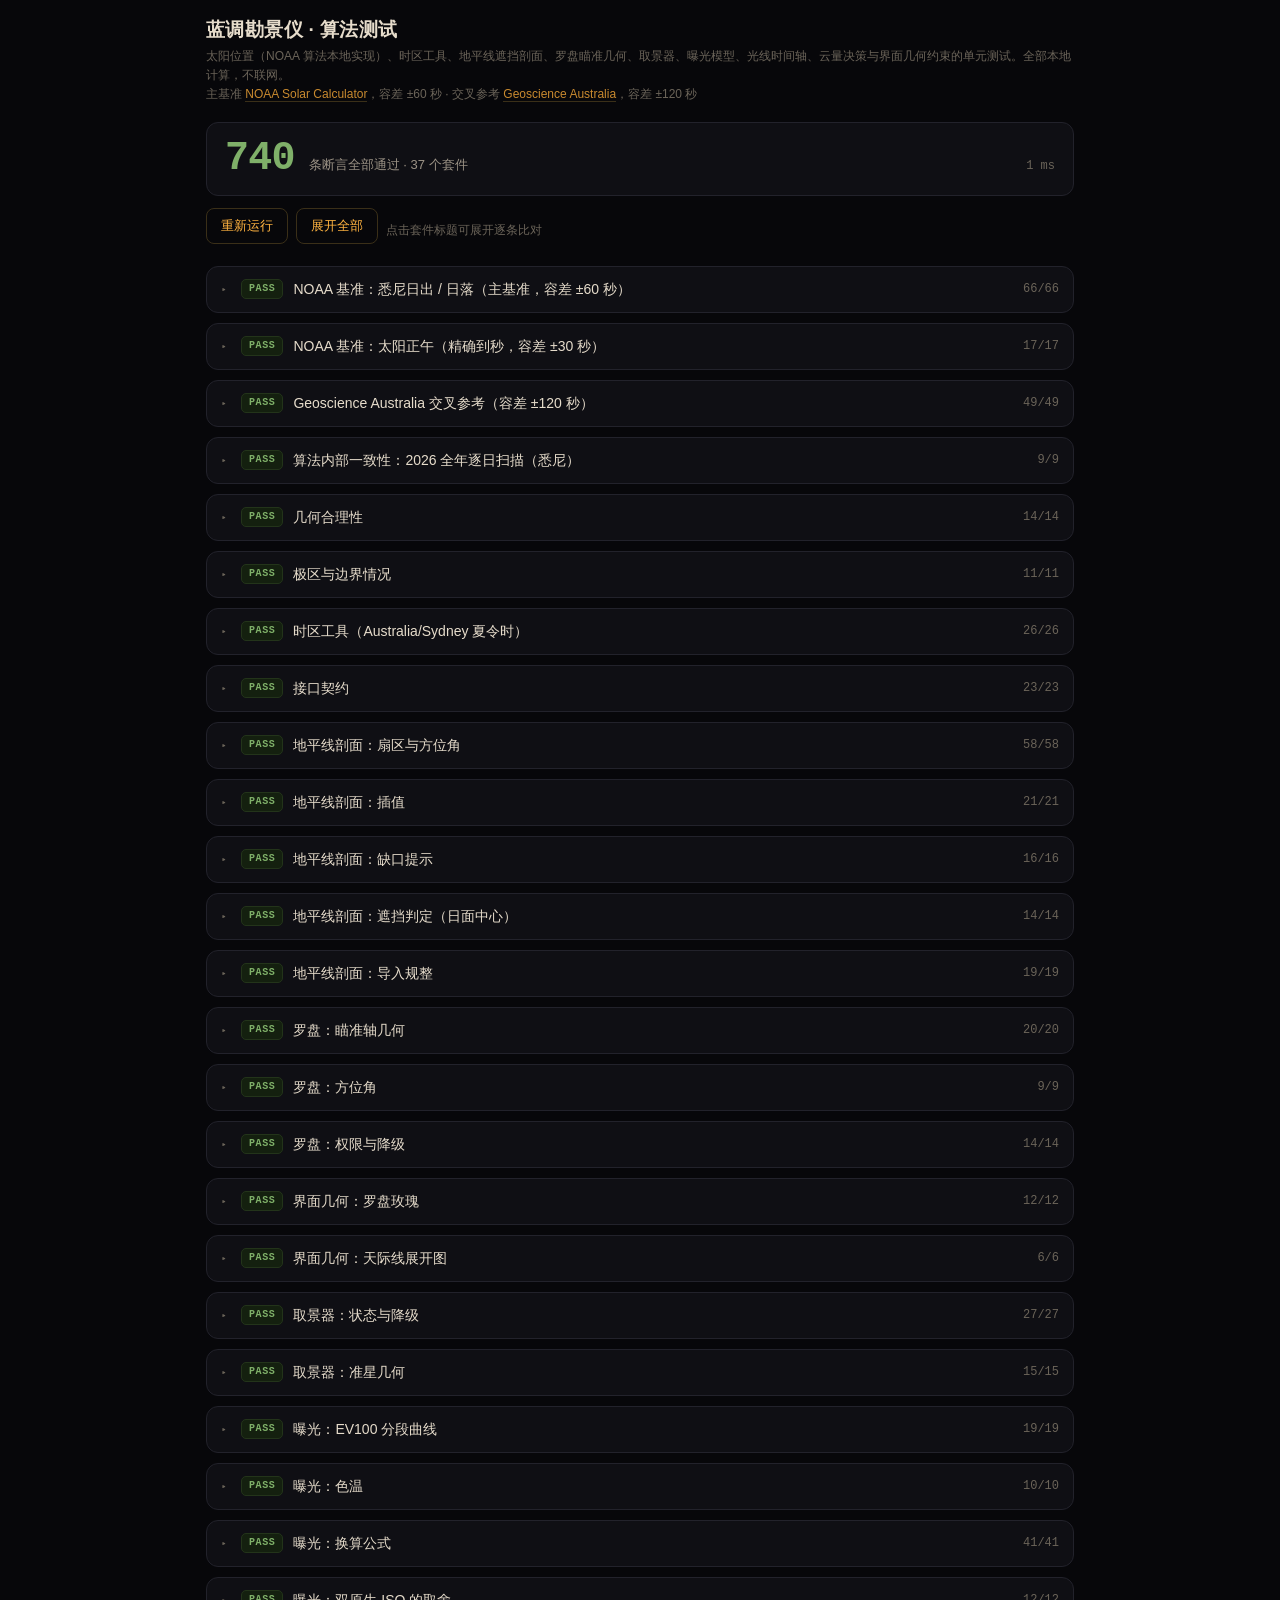
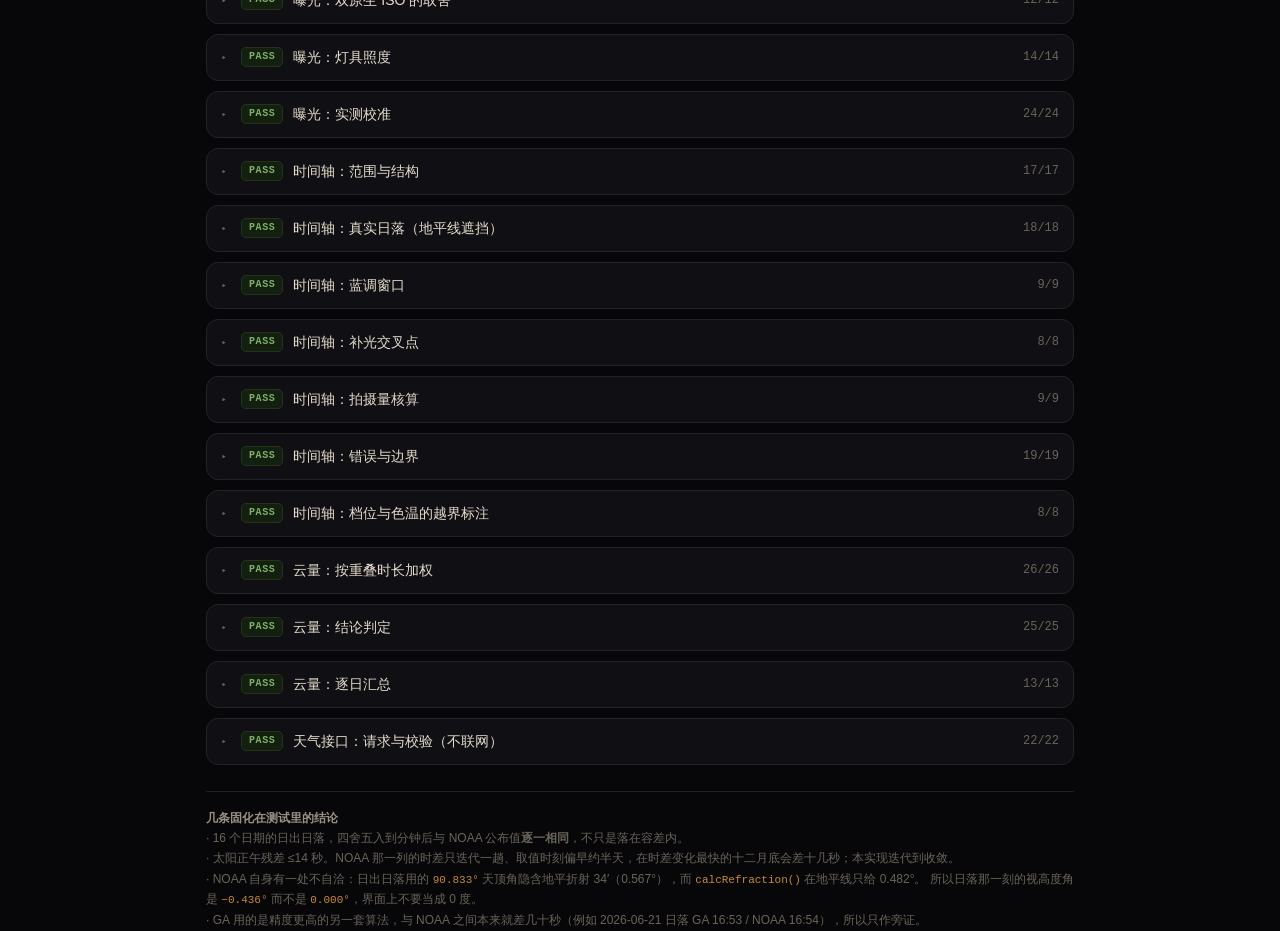
==== commit 5b9c86ff: "功能三：七天云量决策表 Open-Meteo forecast 接口拉未来 7 天逐小时低/中/高云、降水概率、气温。 免费无需 key，是整个工具唯一联网的功能。  - core/cloud.js " ====
--- a/test.html
+++ b/test.html
@@ -86,7 +86,7 @@
 
 <h1>蓝调勘景仪 · 算法测试</h1>
 <p class="sub">
-  太阳位置（NOAA 算法本地实现）、时区工具、地平线遮挡剖面、罗盘瞄准几何、取景器、曝光模型、光线时间轴与界面几何约束的单元测试。全部本地计算，不联网。<br>
+  太阳位置（NOAA 算法本地实现）、时区工具、地平线遮挡剖面、罗盘瞄准几何、取景器、曝光模型、光线时间轴、云量决策与界面几何约束的单元测试。全部本地计算，不联网。<br>
   主基准 <a href="https://gml.noaa.gov/grad/solcalc/" target="_blank" rel="noopener">NOAA Solar Calculator</a>，容差 ±60 秒 ·
   交叉参考 <a href="https://geodesyapps.ga.gov.au/sunrise" target="_blank" rel="noopener">Geoscience Australia</a>，容差 ±120 秒
 </p>
@@ -114,6 +114,8 @@
 <script src="js/core/horizon.js"></script>
 <script src="js/core/exposure.js"></script>
 <script src="js/core/timeline.js"></script>
+<script src="js/core/cloud.js"></script>
+<script src="js/data/weather.js"></script>
 <script src="js/ui/compass.js"></script>
 <script src="js/ui/app.js"></script>
 <script src="js/ui/viewfinder.js"></script>
@@ -126,6 +128,7 @@
 <script src="js/test/viewfinder.test.js"></script>
 <script src="js/test/exposure.test.js"></script>
 <script src="js/test/timeline.test.js"></script>
+<script src="js/test/cloud.test.js"></script>
 <script>
 (function () {
   'use strict';
--- a/css/app.css
+++ b/css/app.css
@@ -585,3 +585,52 @@
 .calib b{color:var(--ink);font-weight:600}
 .calib.on{border-color:#2a3d20;background:#101a0d}
 .calib.on b{color:var(--ok)}
+
+/* ------------------------------------------------------------ 七天云量 */
+
+.day-card{
+  border:1px solid var(--line);border-radius:14px;background:var(--bg-raise);
+  padding:14px;margin-bottom:10px;
+}
+.day-card.today{border-color:#4d3d1d}
+.day-card .head{display:flex;align-items:baseline;gap:10px;margin-bottom:3px}
+.day-card .d{font-size:17px;font-weight:600;color:var(--ink)}
+.day-card .w{font:12px/1 var(--mono);color:var(--ink-faint);flex:1}
+.day-card .win{font:13px/1.5 var(--mono);color:var(--ink-dim);margin-bottom:12px}
+
+/* 三层云各占一列，不合并 —— 低云是决定性的那一层，单独加重 */
+.cloud-cols{display:grid;grid-template-columns:repeat(3,1fr);gap:8px}
+.cloud-cols > div{
+  background:var(--bg-sunk);border:1px solid var(--line);border-radius:10px;
+  padding:9px 6px;text-align:center;
+}
+.cloud-cols .k{font-size:11px;color:var(--ink-faint);margin-bottom:4px}
+.cloud-cols .v{font:600 19px/1 var(--mono);color:var(--ink-dim);font-variant-numeric:tabular-nums}
+.cloud-cols .low .v{font-size:23px;color:var(--ink)}
+.cloud-cols .low{border-color:#2e2e3a}
+.day-card.good .cloud-cols .low .v{color:var(--ok)}
+.day-card.maybe .cloud-cols .low .v{color:var(--warn)}
+.day-card.bad .cloud-cols .low .v{color:var(--bad)}
+
+.day-card .meta2{
+  display:flex;gap:16px;margin-top:11px;font:12px/1.4 var(--mono);color:var(--ink-faint);flex-wrap:wrap;
+}
+.day-card .meta2 b{color:var(--ink-dim);font-weight:600}
+.day-card .note{
+  margin-top:10px;padding-top:10px;border-top:1px solid var(--line-soft);
+  font-size:12px;line-height:1.6;color:var(--amber-dim);
+}
+.day-card .partial{
+  margin-top:8px;font-size:12px;color:var(--ink-faint);line-height:1.6;
+}
+
+/* 数据来源状态条 */
+.src{
+  display:flex;align-items:center;gap:10px;
+  border:1px solid var(--line);border-radius:11px;background:var(--bg-raise);
+  padding:11px 13px;margin-bottom:14px;font-size:13px;color:var(--ink-dim);line-height:1.55;
+}
+.src.stale{border-left:2px solid var(--warn);border-radius:0 11px 11px 0}
+.src.err{border-left:2px solid var(--bad);border-radius:0 11px 11px 0;color:#e8b4a9}
+.src .txt{flex:1;min-width:0}
+.src b{color:var(--ink);font-weight:600}
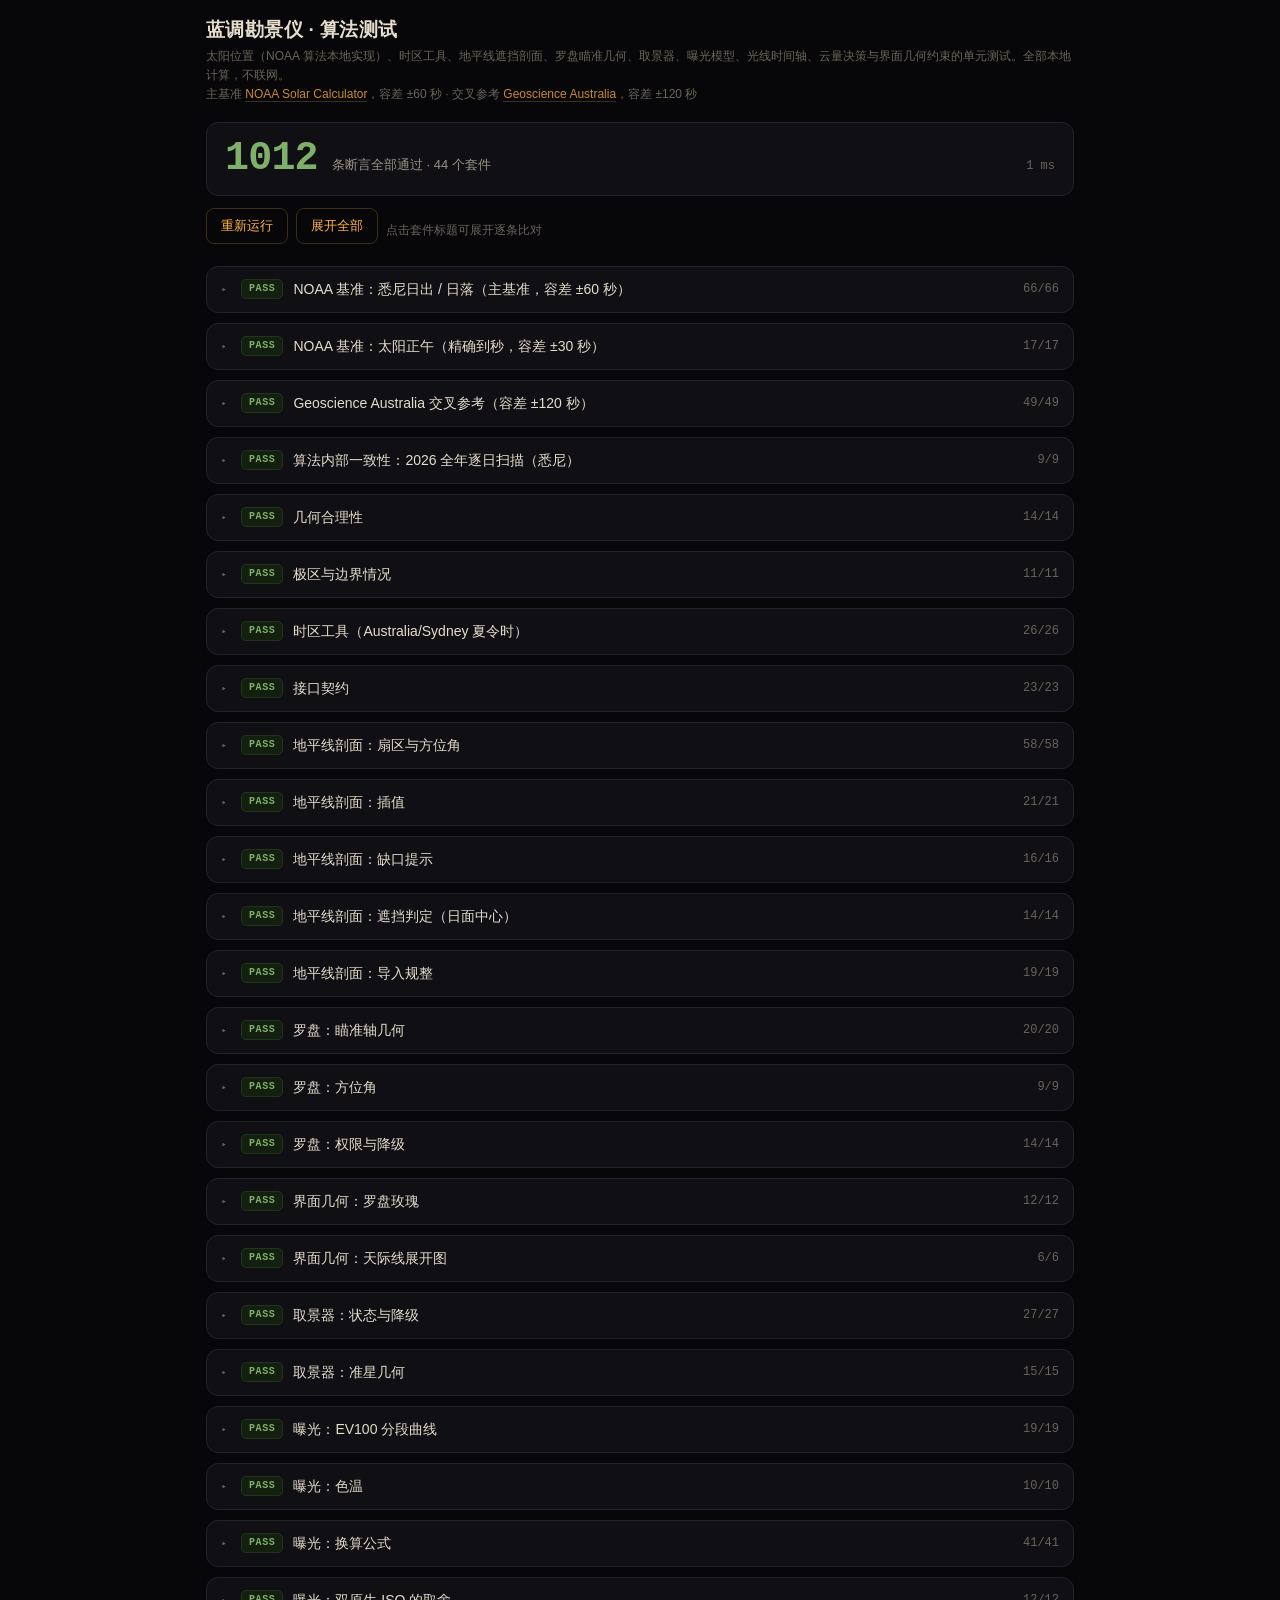
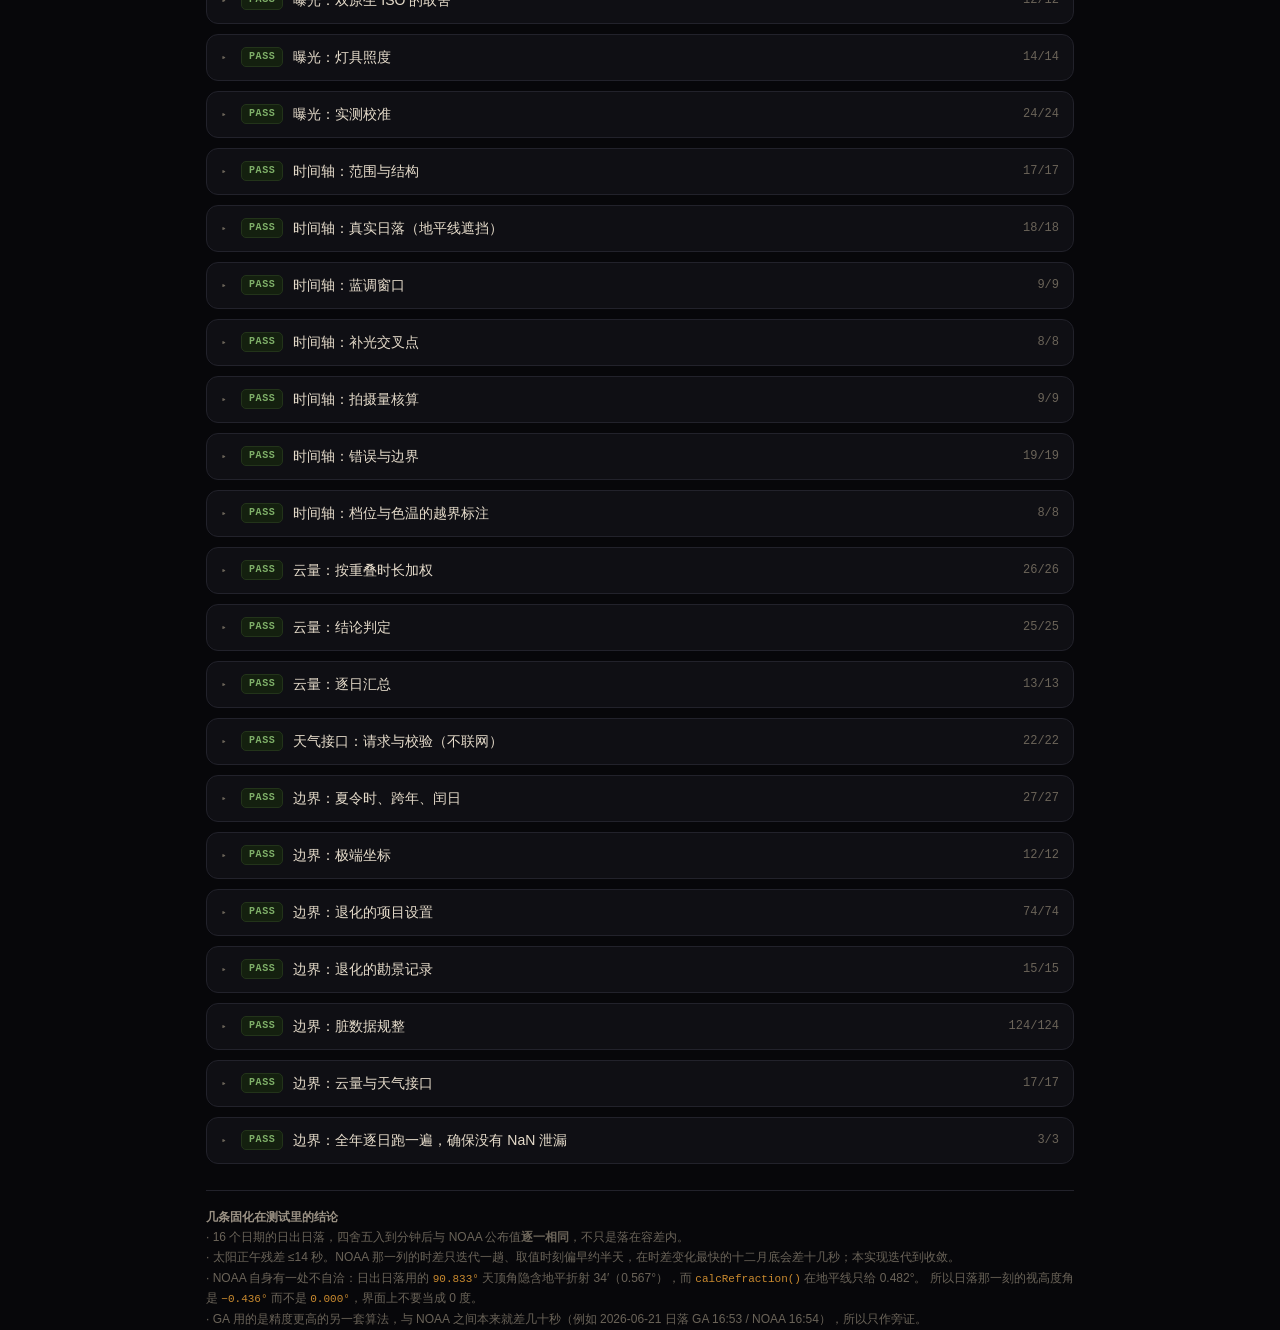
==== commit 11daccd0: "边界条件专项审查，修掉五个只在特定条件下触发的问题 新增 js/test/edge.test.js：不测"正常情况对不对"，只测"特定条件下会不会炸 或者悄悄给出错误结果"——夏令时起止两天、跨年、闰" ====
--- a/test.html
+++ b/test.html
@@ -115,6 +115,8 @@
 <script src="js/core/exposure.js"></script>
 <script src="js/core/timeline.js"></script>
 <script src="js/core/cloud.js"></script>
+<script src="js/data/records.js"></script>
+<script src="js/data/settings.js"></script>
 <script src="js/data/weather.js"></script>
 <script src="js/ui/compass.js"></script>
 <script src="js/ui/app.js"></script>
@@ -129,6 +131,7 @@
 <script src="js/test/exposure.test.js"></script>
 <script src="js/test/timeline.test.js"></script>
 <script src="js/test/cloud.test.js"></script>
+<script src="js/test/edge.test.js"></script>
 <script>
 (function () {
   'use strict';
@@ -152,7 +155,8 @@
     sum.appendChild(el('span', 'label',
       result.failed === 0
         ? '条断言全部通过 · ' + result.suites.length + ' 个套件'
-        : '条断言失败，共 ' + result.total + ' 条'));
+        : '条断言失败，共 ' + result.total + ' 条' +
+          (result.errored ? '（其中 ' + result.errored + ' 个测试直接抛错）' : '')));
     sum.appendChild(el('span', 'ms', Math.round(t1 - t0) + ' ms'));
 
     var out = document.getElementById('out');
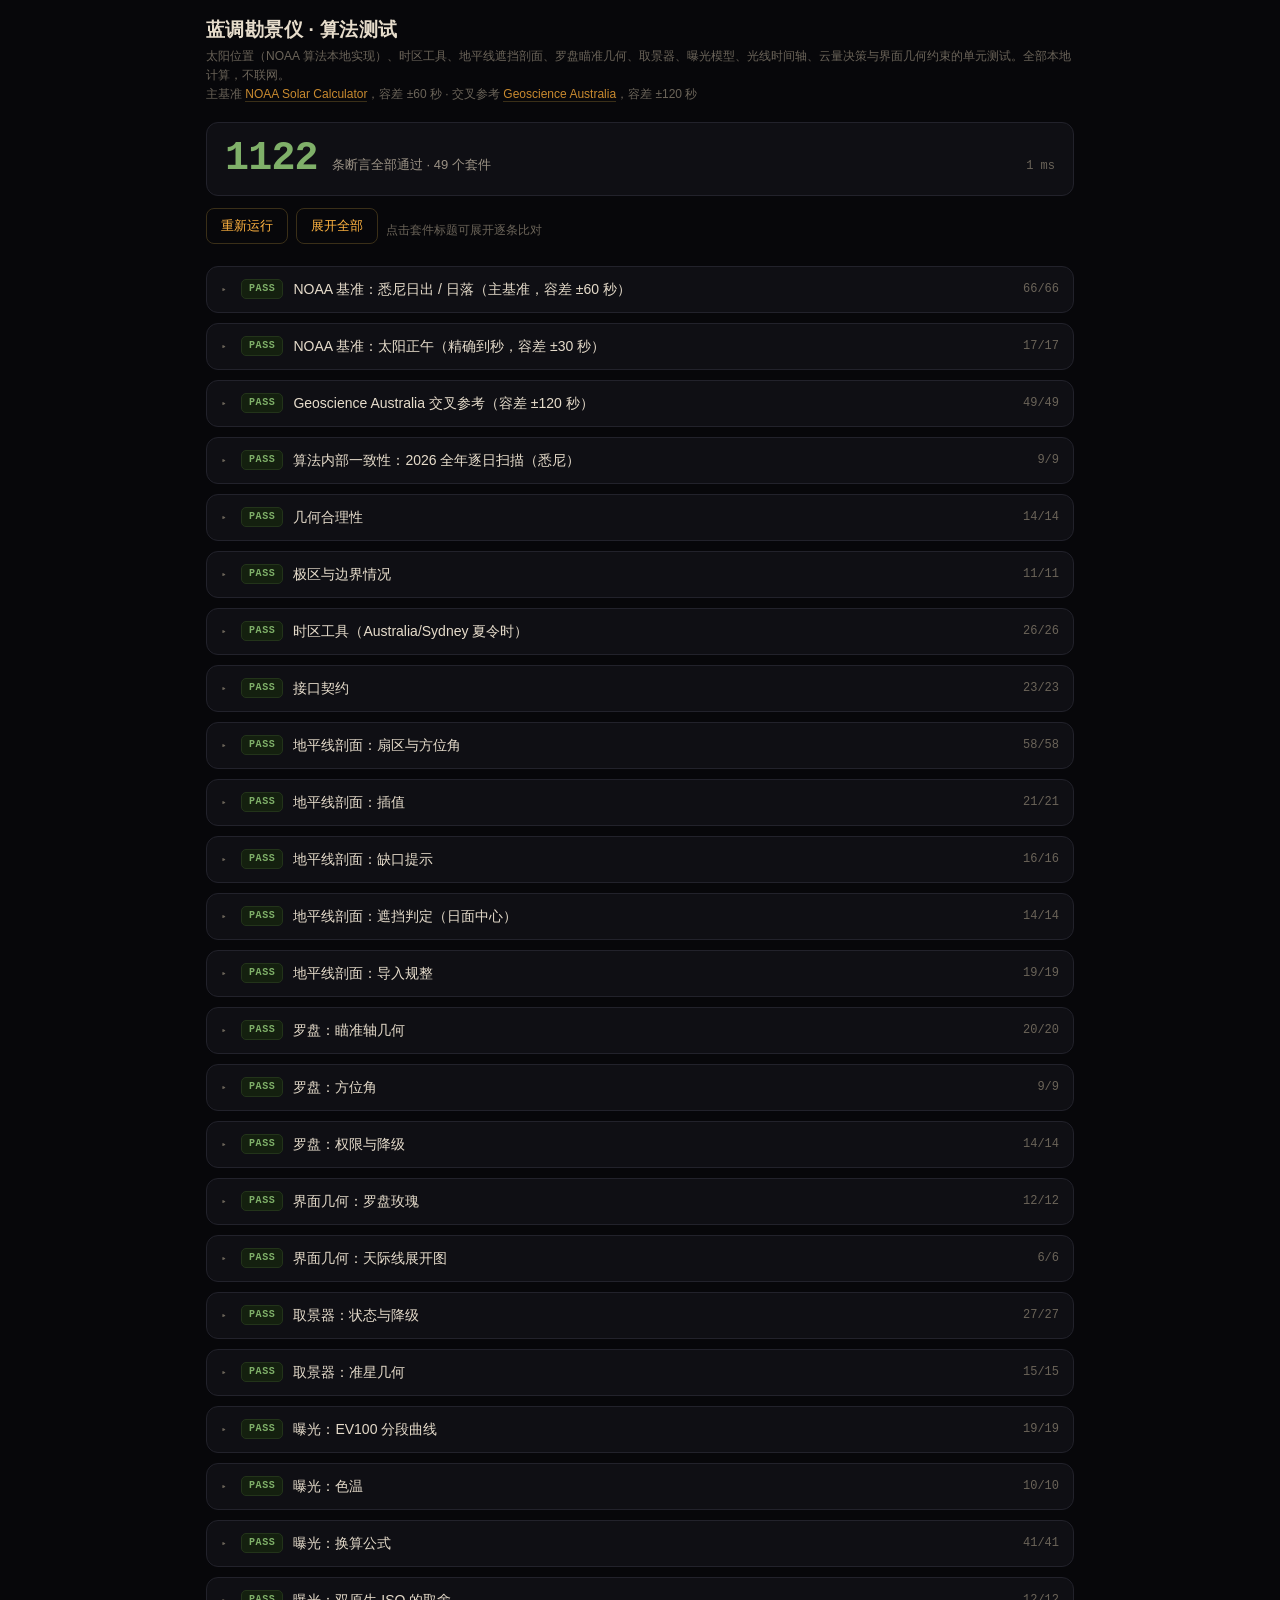
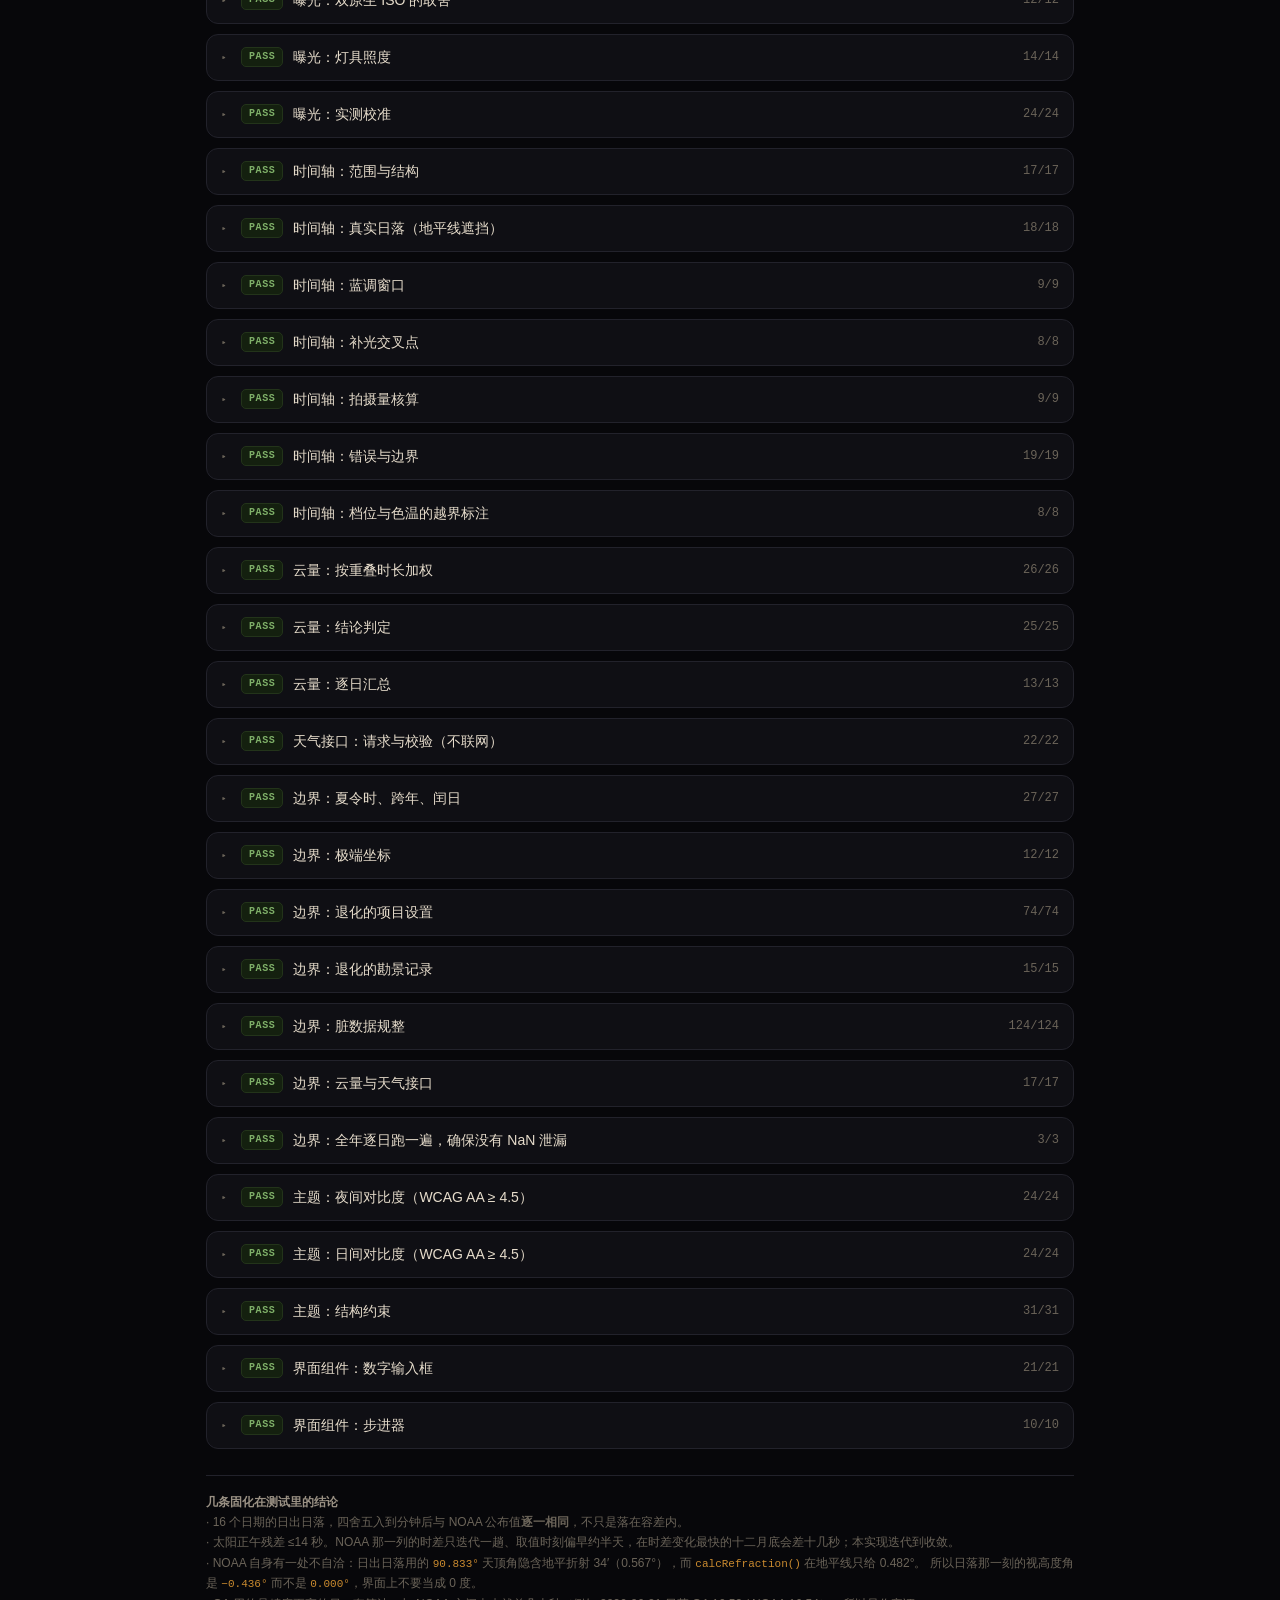
==== commit a8febdb2: "日/夜手动切换，以及第二轮界面优化 日夜主题 - 每页右上角一个日/夜按钮，设置页顶部也有；默认夜间 - 所有颜色改为 CSS 变量，两套各一份；SVG 改用 class 着色。只有取景器   叠在相" ====
--- a/test.html
+++ b/test.html
@@ -119,6 +119,7 @@
 <script src="js/data/settings.js"></script>
 <script src="js/data/weather.js"></script>
 <script src="js/ui/compass.js"></script>
+<script src="js/ui/theme.js"></script>
 <script src="js/ui/app.js"></script>
 <script src="js/ui/viewfinder.js"></script>
 <script src="js/ui/horizon-ui.js"></script>
@@ -132,6 +133,8 @@
 <script src="js/test/timeline.test.js"></script>
 <script src="js/test/cloud.test.js"></script>
 <script src="js/test/edge.test.js"></script>
+<script src="js/test/theme.test.js"></script>
+<script src="js/test/ui.test.js"></script>
 <script>
 (function () {
   'use strict';
--- a/css/app.css
+++ b/css/app.css
@@ -1,39 +1,79 @@
 /* 蓝调勘景仪 Blue Hour Scout — css/app.css
  *
- * 深色主题。这个工具是在黄昏和夜里、站在机器旁边用的，所以：
+ * 两套主题，手动切换（顶栏右上角的日/夜按钮，或项目设置里）。
+ *
+ * 夜间（默认）—— 黄昏和夜里站在机器旁边用：
  *  - 背景接近纯黑，没有大面积亮色块
  *  - 文字用低亮度暖白，强调色用琥珀，不用蓝或纯白，避免破坏暗适应
- *  - 关键数字做到足够大，一米开外扫一眼能读
- *  - 手机竖屏优先，主要操作放在下半屏，单手够得到
+ *
+ * 日间 —— 白天在大太阳底下勘景用：
+ *  - 暖白底、近黑字，强反光下也读得清
+ *  - 强调色换成深琥珀，浅底上仍过 WCAG AA
+ *
+ * 所有颜色都是下面的变量，组件里一个写死的色值都不留——
+ * 否则切主题时总会漏掉几块。两套变量的对比度有测试守着（js/test/theme.test.js）。
+ *
+ * 选择器写成 `:root, [data-theme="dark"]` 而不是 `:root[data-theme=...]`，
+ * 是为了让测试能在任意元素上挂 data-theme 读到对应的变量值。
  */
 
-:root{
+/* ============================================================ 夜间（默认） */
+:root, [data-theme="dark"]{
+  color-scheme:dark;
+
   --bg:#07070a;
   --bg-raise:#0f0f14;
   --bg-row:#121218;
   --bg-sunk:#050507;
-
-  /* 对比度（相对 --bg #07070a）：
-   *   --ink       13.9:1
-   *   --ink-dim    6.5:1
-   *   --ink-faint  4.8:1  —— 原来是 #6b6459，只有 3.44:1，低于 WCAG AA 的 4.5:1，
-   *                          而且用在 12px 上，黄昏户外根本看不清。
-   * 背景仍然接近纯黑、不加亮块，暗适应不受影响。 */
+  --bg-focus:#08080c;
+
+  /* 相对 --bg 的对比度：ink 14.8 / ink-dim 6.5 / ink-faint 5.3。
+   * ink-faint 最早是 #6b6459（3.44:1），太暗；后来提到 #837b6d，
+   * 但在琥珀底（--amber-wash）上只有 4.37，这次再提一点。 */
   --ink:#e6dccb;
   --ink-dim:#9a9184;
-  --ink-faint:#837b6d;
+  --ink-faint:#8a8275;
+  --ink-ghost:#5a554c;       /* 只用于占位提示和刻意压暗的非关键信息 */
 
   --amber:#ffb340;
   --amber-dim:#c98a2f;
   --amber-deep:#3a2f18;
   --amber-wash:#1a1408;
-
-  --ok:#7fb069;
-  --warn:#d8a13a;
-  --bad:#e0533d;
+  --amber-edge:#4d3d1d;
+  --amber-press:#241b0c;
+
+  --ok:#7fb069;   --ok-bg:#14200f;   --ok-edge:#2a3d20;
+  --warn:#d8a13a; --warn-bg:#1e1708; --warn-edge:#38290f;
+  --bad:#e0533d;  --bad-bg:#1a0f0e;  --bad-edge:#3d1c18;  --bad-ink:#e8b4a9;
 
   --line:#22222b;
   --line-soft:#191920;
+  --line-strong:#2e2e3a;
+
+  --overlay:rgba(0,0,0,.66);
+  --shadow:rgba(0,0,0,.6);
+  --toast-bg:#1c1c24;
+  --toast-ink:#e6dccb;
+
+  --th-bg:#101016;
+  --row-line:#15151b;
+  --row-blue:#0d1017;
+  --row-rs:#241b0c;
+  --row-now:#2a2110;
+  --calib-on-bg:#101a0d;
+
+  /* 罗盘玫瑰与剖面展开图 */
+  --g-empty:#131319;
+  --g-empty-edge:#1f1f28;
+  --g-fill:#c98a2f;
+  --g-hot:#ffb340;
+  --g-ring:#2a2a35;
+  --g-label:#8a8275;
+  --g-grid:#1c1c24;
+  --g-axis:#2e2e3a;
+  --g-axis-label:#6b6459;
+  --g-gap:#0b0b10;
+  --g-aim:#7fb069;
 
   --mono:ui-monospace,"SF Mono",Menlo,Consolas,monospace;
   --sans:-apple-system,BlinkMacSystemFont,"Helvetica Neue","PingFang SC",sans-serif;
@@ -42,6 +82,63 @@
   --tap:44px;               /* 最小点击目标 */
   --safe-b:env(safe-area-inset-bottom);
   --safe-t:env(safe-area-inset-top);
+}
+
+/* ============================================================ 日间 */
+[data-theme="light"]{
+  color-scheme:light;
+
+  --bg:#f4f1ec;
+  --bg-raise:#ffffff;
+  --bg-row:#ece7df;
+  --bg-sunk:#faf8f5;
+  --bg-focus:#ffffff;
+
+  --ink:#1a1612;
+  --ink-dim:#4a433a;
+  --ink-faint:#6b6358;
+  --ink-ghost:#9a9286;
+
+  --amber:#9a5300;           /* 浅底上的琥珀必须压深，#ffb340 在白底上只有 1.8:1 */
+  --amber-dim:#b8741a;
+  --amber-deep:#e3cda8;
+  --amber-wash:#fbf1e2;
+  --amber-edge:#dcb47c;
+  --amber-press:#f5e1c2;
+
+  --ok:#2b6e2f;   --ok-bg:#e8f3e6;   --ok-edge:#b5d4ae;
+  --warn:#7d5200; --warn-bg:#fbf0dc; --warn-edge:#e6c78f;
+  --bad:#b3261e;  --bad-bg:#fbe9e7;  --bad-edge:#efb8b1;  --bad-ink:#8c1d16;
+
+  --line:#ddd6cb;
+  --line-soft:#e9e3d9;
+  --line-strong:#c9c0b2;
+
+  --overlay:rgba(30,24,16,.36);
+  --shadow:rgba(60,45,25,.18);
+  --toast-bg:#2a241c;
+  --toast-ink:#f4f1ec;
+
+  --th-bg:#efe9e0;
+  --row-line:#ece6dc;
+  --row-blue:#e8edf6;
+  --row-rs:#fbe8cc;
+  --row-now:#ffe2b3;
+  --calib-on-bg:#eef6ec;
+
+  --g-empty:#ece6dc;
+  --g-empty-edge:#d9d1c4;
+  --g-fill:#c07a1c;
+  --g-hot:#8f4d00;
+  --g-ring:#d9d1c4;
+  --g-label:#6b6358;
+  --g-grid:#e6dfd4;
+  --g-axis:#c9c0b2;
+  --g-axis-label:#7a7266;
+  --g-gap:#f4f1ec;
+  --g-aim:#2b6e2f;
+
+  --statusbar:#1a1612;       /* iOS 状态栏那一条，见 .topbar 的说明 */
 }
 
 *{box-sizing:border-box;-webkit-tap-highlight-color:transparent}
@@ -75,10 +172,35 @@
   white-space:nowrap;overflow:hidden;text-overflow:ellipsis;flex:1;
 }
 .topbar .sub{font-size:11px;color:var(--ink-faint);font-weight:400;margin-left:8px}
+/* 返回键的可点区域是 44×44（原来只有 32×32，低于触控下限），
+ * 用负外边距把视觉位置拉回左边缘 */
 .topbar .back{
-  flex:none;width:32px;height:32px;margin-left:-8px;
+  flex:none;width:44px;height:44px;margin:-6px 0 -6px -14px;
   display:flex;align-items:center;justify-content:center;
-  color:var(--amber);font-size:22px;line-height:1;background:none;border:none;padding:0;
+  color:var(--amber);background:none;border:none;padding:0;cursor:pointer;
+}
+.topbar .back:active{opacity:.6}
+
+/* 右上角的日/夜切换 */
+.theme-btn{
+  flex:none;width:38px;height:38px;display:flex;align-items:center;justify-content:center;
+  background:transparent;border:1px solid var(--line);border-radius:10px;
+  color:var(--ink-dim);cursor:pointer;padding:0;
+}
+.theme-btn:active{background:var(--bg-row)}
+
+/* 单色图标 */
+.ico{display:inline-flex;align-items:center;justify-content:center;flex:none;line-height:0}
+.btn .ico{margin-right:1px}
+
+/* 日间主题下 iOS 状态栏：
+ * 状态栏样式是 black-translucent（夜间的最佳选择，而且这个 meta 只在
+ * 启动时读、改了要重开才生效），字永远是白的。日间主题的浅色顶栏
+ * 会让时间和电量直接看不见，所以把安全区那一条单独涂深。
+ * 没有刘海的设备上 safe-area-inset-top 为 0，这条自动消失。 */
+[data-theme="light"] .topbar{
+  background:linear-gradient(to bottom,
+    var(--statusbar) 0, var(--statusbar) var(--safe-t), var(--bg) var(--safe-t));
 }
 .topbar .actions{flex:none;display:flex;gap:8px;align-items:center}
 
@@ -135,8 +257,8 @@
   padding:11px 12px;min-height:var(--tap);
   color:var(--ink);outline:none;appearance:none;
 }
-input:focus,textarea:focus,select:focus{border-color:var(--amber-deep);background:#08080c}
-input::placeholder,textarea::placeholder{color:#4a453d}
+input:focus,textarea:focus,select:focus{border-color:var(--amber-edge);background:var(--bg-focus)}
+input::placeholder,textarea::placeholder{color:var(--ink-ghost)}
 textarea{min-height:88px;resize:vertical;line-height:1.55}
 select{
   background-image:linear-gradient(45deg,transparent 50%,var(--ink-faint) 50%),
@@ -163,12 +285,12 @@
 }
 .btn:active{background:var(--amber-wash)}
 .btn[disabled]{opacity:.35;pointer-events:none}
-.btn.primary{background:var(--amber-wash);border-color:#4d3d1d;color:var(--amber)}
-.btn.primary:active{background:#241b0c}
+.btn.primary{background:var(--amber-wash);border-color:var(--amber-edge);color:var(--amber)}
+.btn.primary:active{background:var(--amber-press)}
 .btn.ghost{color:var(--ink-dim);border-color:var(--line)}
 .btn.ghost:active{background:var(--bg-row)}
-.btn.danger{color:var(--bad);border-color:#3d1c18}
-.btn.danger:active{background:#1a0f0e}
+.btn.danger{color:var(--bad);border-color:var(--bad-edge)}
+.btn.danger:active{background:var(--bad-bg)}
 .btn.sm{min-height:34px;padding:0 11px;font-size:13px;border-radius:9px}
 .btn.block{display:flex;width:100%}
 .btn .ico{font-size:15px;line-height:1}
@@ -207,15 +329,17 @@
 .list button.item:active{background:var(--bg-row)}
 .item .t{font-size:15px;font-weight:500;display:flex;align-items:center;gap:8px}
 .item .t .name{flex:1;min-width:0;overflow:hidden;text-overflow:ellipsis;white-space:nowrap}
-.item .d{font:12px/1.6 var(--mono);color:var(--ink-faint);margin-top:3px}
+.item .w{font:600 14px/1.5 var(--mono);color:var(--amber);margin-top:4px}
+.item .w.mute{color:var(--ink-faint);font-weight:400}
+.item .d{font-size:12px;line-height:1.6;color:var(--ink-faint);margin-top:1px}
 
 .badge{
   flex:none;font:600 10px/1 var(--mono);padding:4px 7px;border-radius:5px;
   letter-spacing:.05em;border:1px solid;
 }
-.badge.ok{color:var(--ok);background:#14200f;border-color:#23341a}
-.badge.warn{color:var(--warn);background:#1e1708;border-color:#38290f}
-.badge.bad{color:var(--bad);background:#241110;border-color:#3d1c18}
+.badge.ok{color:var(--ok);background:var(--ok-bg);border-color:var(--ok-edge)}
+.badge.warn{color:var(--warn);background:var(--warn-bg);border-color:var(--warn-edge)}
+.badge.bad{color:var(--bad);background:var(--bad-bg);border-color:var(--bad-edge)}
 .badge.mute{color:var(--ink-faint);background:var(--bg-row);border-color:var(--line)}
 
 .empty{
@@ -276,15 +400,15 @@
   background:var(--bg-raise);border-radius:0 10px 10px 0;
   padding:12px 14px;font-size:13px;line-height:1.75;color:var(--ink-dim);margin-bottom:12px;
 }
-.note.bad{border-left-color:var(--bad);color:#e8b4a9}
+.note.bad{border-left-color:var(--bad);color:var(--bad-ink)}
 .note.ok{border-left-color:var(--ok)}
 .note b{color:var(--ink);font-weight:600}
 
 .toast{
   position:fixed;left:50%;bottom:calc(var(--safe-b) + 78px);transform:translateX(-50%);
-  background:#1c1c24;border:1px solid var(--line);border-radius:10px;
-  padding:10px 16px;font-size:13px;color:var(--ink);
-  box-shadow:0 8px 28px rgba(0,0,0,.6);z-index:60;
+  background:var(--toast-bg);border:1px solid var(--line);border-radius:10px;
+  padding:10px 16px;font-size:13px;color:var(--toast-ink);
+  box-shadow:0 8px 28px var(--shadow);z-index:60;
   opacity:0;pointer-events:none;transition:opacity .18s ease;max-width:86vw;text-align:center;
 }
 .toast.show{opacity:1}
@@ -292,14 +416,16 @@
 /* ---------------------------------------------------------------- 底部抽屉 */
 
 .sheet-back{
-  position:fixed;inset:0;background:rgba(0,0,0,.66);z-index:70;
+  position:fixed;inset:0;background:var(--overlay);z-index:70;
   display:flex;align-items:flex-end;opacity:0;transition:opacity .18s ease;
+  padding-bottom:var(--kb,0px);   /* iOS 键盘高度，见 app.js */
 }
 .sheet-back.show{opacity:1}
 .sheet{
   width:100%;background:var(--bg-raise);border-top:1px solid var(--line);
   border-radius:16px 16px 0 0;padding:18px var(--pad) calc(var(--safe-b) + 18px);
-  transform:translateY(12px);transition:transform .18s ease;max-height:86vh;overflow-y:auto;
+  transform:translateY(12px);transition:transform .18s ease;
+  max-height:calc(86vh - var(--kb,0px));overflow-y:auto;
 }
 .sheet-back.show .sheet{transform:none}
 .sheet h3{margin:0 0 4px;font-size:15px;font-weight:600}
@@ -379,7 +505,8 @@
   display:flex;align-items:center;justify-content:center;
   font:600 12px/1 var(--mono);color:var(--ink-faint);
 }
-.nav-row.done .num{border-color:#2a3d20;background:#14200f;color:var(--ok)}
+.nav-row.done .num{border-color:var(--ok-edge);background:var(--ok-bg);color:var(--ok)}
+.nav-row .num.tool{color:var(--amber);border-color:var(--amber-edge);background:var(--amber-wash)}
 .nav-row .body{flex:1;min-width:0}
 .nav-row .t{font-size:16px;font-weight:500;display:block}
 .nav-row .s{
@@ -487,23 +614,9 @@
 }
 .datebar .step:active{background:var(--bg-row)}
 
-/* 顶部大字：窗口时长 */
-.window-big{
-  border:1px solid var(--line);border-radius:14px;background:var(--bg-raise);
-  padding:18px 16px;margin-bottom:12px;
-}
-.window-big .n{
-  font:600 clamp(46px,16vw,68px)/1 var(--mono);color:var(--amber);
-  letter-spacing:-.04em;font-variant-numeric:tabular-nums;
-}
-.window-big .u{font-size:16px;color:var(--ink-dim);margin-left:8px}
-.window-big .sub{font-size:14px;color:var(--ink-dim);margin-top:8px;line-height:1.6}
-.window-big .sub b{color:var(--ink);font-weight:600;font-family:var(--mono)}
-.window-big.bad .n{color:var(--bad)}
-
 /* 「现在」面板：站在机器旁边扫一眼要读的就是这个 */
 .now-panel{
-  border:1px solid #4d3d1d;border-radius:14px;background:var(--amber-wash);
+  border:1px solid var(--amber-edge);border-radius:14px;background:var(--amber-wash);
   padding:16px;margin-bottom:12px;
 }
 .now-panel .lab{
@@ -544,31 +657,31 @@
 }
 table.tl{width:100%;border-collapse:separate;border-spacing:0;font:12px/1.4 var(--mono)}
 table.tl th{
-  position:sticky;top:0;z-index:2;background:#101016;color:var(--ink-faint);
+  position:sticky;top:0;z-index:2;background:var(--th-bg);color:var(--ink-faint);
   font-weight:600;text-align:right;padding:8px 7px;white-space:nowrap;
   font-size:10px;letter-spacing:.05em;border-bottom:1px solid var(--line);
 }
 table.tl td{
   padding:7px;text-align:right;white-space:nowrap;color:var(--ink-dim);
-  font-variant-numeric:tabular-nums;border-bottom:1px solid #15151b;
+  font-variant-numeric:tabular-nums;border-bottom:1px solid var(--row-line);
 }
 table.tl th.t,table.tl td.t{
   position:sticky;left:0;z-index:1;text-align:left;
   background:var(--bg-sunk);border-right:1px solid var(--line);
 }
-table.tl th.t{z-index:3;background:#101016}
+table.tl th.t{z-index:3;background:var(--th-bg)}
 table.tl tr:last-child td{border-bottom:none}
 
-table.tl tr.blue td{background:#0d1017}
-table.tl tr.blue td.t{background:#0d1017}
+table.tl tr.blue td{background:var(--row-blue)}
+table.tl tr.blue td.t{background:var(--row-blue)}
 table.tl tr.occ td.alt{color:var(--ink-faint)}
-table.tl tr.rs td{background:#241b0c;color:var(--amber)}
-table.tl tr.rs td.t{background:#241b0c;color:var(--amber);font-weight:600}
-table.tl tr.now td{background:#2a2110;color:var(--ink);box-shadow:inset 0 0 0 1px #4d3d1d}
-table.tl tr.now td.t{background:#2a2110;color:var(--amber);font-weight:600}
+table.tl tr.rs td{background:var(--row-rs);color:var(--amber)}
+table.tl tr.rs td.t{background:var(--row-rs);color:var(--amber);font-weight:600}
+table.tl tr.now td{background:var(--row-now);color:var(--ink);box-shadow:inset 0 0 0 1px var(--amber-edge)}
+table.tl tr.now td.t{background:var(--row-now);color:var(--amber);font-weight:600}
 table.tl tr.lit td.t{color:var(--ok)}
 table.tl td.over{color:var(--bad)}
-table.tl td.dim{color:#5a554c}
+table.tl td.dim{color:var(--ink-ghost)}
 table.tl tr:active td{background:var(--bg-row)}
 
 .tl-legend{
@@ -583,7 +696,7 @@
   padding:12px 13px;margin-bottom:12px;font-size:13px;color:var(--ink-dim);line-height:1.55;
 }
 .calib b{color:var(--ink);font-weight:600}
-.calib.on{border-color:#2a3d20;background:#101a0d}
+.calib.on{border-color:var(--ok-edge);background:var(--calib-on-bg)}
 .calib.on b{color:var(--ok)}
 
 /* ------------------------------------------------------------ 七天云量 */
@@ -592,7 +705,7 @@
   border:1px solid var(--line);border-radius:14px;background:var(--bg-raise);
   padding:14px;margin-bottom:10px;
 }
-.day-card.today{border-color:#4d3d1d}
+.day-card.today{border-color:var(--amber-edge)}
 .day-card .head{display:flex;align-items:baseline;gap:10px;margin-bottom:3px}
 .day-card .d{font-size:17px;font-weight:600;color:var(--ink)}
 .day-card .w{font:12px/1 var(--mono);color:var(--ink-faint);flex:1}
@@ -607,7 +720,7 @@
 .cloud-cols .k{font-size:11px;color:var(--ink-faint);margin-bottom:4px}
 .cloud-cols .v{font:600 19px/1 var(--mono);color:var(--ink-dim);font-variant-numeric:tabular-nums}
 .cloud-cols .low .v{font-size:23px;color:var(--ink)}
-.cloud-cols .low{border-color:#2e2e3a}
+.cloud-cols .low{border-color:var(--line-strong)}
 .day-card.good .cloud-cols .low .v{color:var(--ok)}
 .day-card.maybe .cloud-cols .low .v{color:var(--warn)}
 .day-card.bad .cloud-cols .low .v{color:var(--bad)}
@@ -631,6 +744,164 @@
   padding:11px 13px;margin-bottom:14px;font-size:13px;color:var(--ink-dim);line-height:1.55;
 }
 .src.stale{border-left:2px solid var(--warn);border-radius:0 11px 11px 0}
-.src.err{border-left:2px solid var(--bad);border-radius:0 11px 11px 0;color:#e8b4a9}
+.src.err{border-left:2px solid var(--bad);border-radius:0 11px 11px 0;color:var(--bad-ink)}
 .src .txt{flex:1;min-width:0}
 .src b{color:var(--ink);font-weight:600}
+
+
+/* ------------------------------------------------------------ 图形配色 */
+/* 罗盘玫瑰与剖面展开图的颜色全部走变量，切主题时 SVG 跟着变。
+ * CSS 规则的优先级高于 SVG 的呈现属性，所以这里说了算。 */
+.g-empty{fill:var(--g-empty);stroke:var(--g-empty-edge)}
+.g-empty.dwell{stroke:var(--amber-edge)}
+.g-fill{fill:var(--g-fill)}
+.g-fill.dwell{fill:var(--g-hot)}
+.g-ring{fill:none;stroke:var(--g-ring)}
+.g-arc{fill:none;stroke:var(--g-hot)}
+.g-needle{fill:var(--g-hot)}
+.g-aim{fill:var(--g-aim)}
+.g-label{fill:var(--g-label)}
+.g-grid{stroke:var(--g-grid)}
+.g-axis{stroke:var(--g-axis)}
+.g-axis-label{fill:var(--g-axis-label)}
+.g-gap{fill:var(--g-gap)}
+.g-area{fill:var(--g-fill)}
+.g-line{fill:none;stroke:var(--g-fill)}
+.g-dot{fill:var(--g-hot)}
+.g-cursor{stroke:var(--g-hot)}
+
+/* 图例色块 */
+.sw-fill{background:var(--g-fill)}
+.sw-empty{background:var(--g-empty);border:1px solid var(--g-axis)}
+.sw-hot{background:var(--g-hot)}
+.sw-now{background:var(--row-now);border:1px solid var(--amber-edge)}
+.sw-rs{background:var(--row-rs)}
+.sw-blue{background:var(--row-blue);border:1px solid var(--line)}
+
+
+/* 新版本提示条 */
+.update-bar{
+  position:fixed;left:12px;right:12px;bottom:calc(var(--safe-b) + 78px);z-index:80;
+  display:flex;gap:10px;align-items:center;
+  background:var(--bg-raise);border:1px solid var(--amber-edge);border-radius:11px;
+  padding:11px 13px;box-shadow:0 8px 28px var(--shadow);
+}
+.update-bar .txt{flex:1;font-size:13px;color:var(--ink-dim)}
+
+
+/* ------------------------------------------------------------ 数字输入 */
+.num-wrap{display:flex;gap:6px;align-items:stretch}
+.num-wrap input{flex:1;min-width:0;font-family:var(--mono)}
+/* ± 键：iOS 的 decimal 小键盘上没有负号，全靠它 */
+.num-wrap .pm{
+  flex:none;width:44px;min-height:var(--tap);
+  background:var(--bg-sunk);border:1px solid var(--line);border-radius:10px;
+  color:var(--amber);font:600 18px/1 var(--mono);cursor:pointer;padding:0;
+}
+.num-wrap .pm:active{background:var(--bg-row)}
+
+/* 步进器 − n + */
+.stepper{
+  display:inline-flex;align-items:center;
+  border:1px solid var(--line);border-radius:11px;background:var(--bg-sunk);overflow:hidden;
+}
+.stepper .sb{
+  width:44px;height:42px;display:flex;align-items:center;justify-content:center;
+  background:none;border:none;color:var(--amber);cursor:pointer;padding:0;
+}
+.stepper .sb:active{background:var(--bg-row)}
+.stepper .sb[disabled]{color:var(--ink-ghost);pointer-events:none}
+.stepper .sv{
+  min-width:40px;text-align:center;font:600 17px/1 var(--mono);color:var(--ink);
+  font-variant-numeric:tabular-nums;
+}
+
+
+/* ------------------------------------------------------------ 时间轴头部（压缩后）*/
+/* 窗口大字 + 关键时刻合成一张卡，时刻两列网格 */
+.summary-card{
+  border:1px solid var(--line);border-radius:14px;background:var(--bg-raise);
+  padding:14px 14px 12px;margin-bottom:10px;
+}
+.summary-card .sum-top{display:flex;align-items:baseline;gap:8px;flex-wrap:wrap}
+.summary-card .n{
+  font:600 clamp(40px,13vw,54px)/1 var(--mono);color:var(--amber);
+  letter-spacing:-.04em;font-variant-numeric:tabular-nums;
+}
+.summary-card .n.bad{color:var(--bad)}
+.summary-card .u{font-size:15px;color:var(--ink-dim)}
+.summary-card .range{margin-left:auto;font:12px/1 var(--mono);color:var(--ink-faint)}
+.summary-card .sum-win{
+  font:600 17px/1.3 var(--mono);color:var(--ink);margin-top:6px;font-variant-numeric:tabular-nums;
+}
+.sum-grid{
+  display:grid;grid-template-columns:1fr 1fr 1fr;gap:9px 12px;
+  margin-top:12px;padding-top:12px;border-top:1px solid var(--line-soft);
+}
+.sum-grid .sc{min-width:0}
+.sum-grid .sc .k{font-size:11px;color:var(--ink-faint);white-space:nowrap;overflow:hidden;text-overflow:ellipsis}
+.sum-grid .sc .v{font:600 17px/1.25 var(--mono);color:var(--ink);font-variant-numeric:tabular-nums}
+.sum-grid .sc .x{font-size:11px;color:var(--ink-faint);white-space:nowrap;overflow:hidden;text-overflow:ellipsis}
+.sum-grid .sc.hi .k,.sum-grid .sc.hi .v,.sum-grid .sc.hi .x{color:var(--amber)}
+
+/* 拍摄参数：两行，镜头下拉 + setup 步进器 */
+.card.shoot{padding:10px 14px 12px}
+.shoot-row{display:flex;align-items:center;gap:10px;padding:5px 0}
+.shoot-row .k{flex:none;width:44px;font-size:13px;color:var(--ink-faint)}
+.shoot-row select{flex:1;min-width:0}
+.shoot-row .budget{flex:1;min-width:0;font-size:13px;color:var(--ink-dim);line-height:1.45}
+.shoot-row .budget b{color:var(--ink);font-family:var(--mono)}
+.shoot-row .budget.bad,.shoot-row .budget.bad b{color:var(--bad)}
+
+/* 校准状态：一整行都能点，点开看实测点 */
+button.calib{width:100%;text-align:left;cursor:pointer;font:inherit}
+button.calib:active{background:var(--bg-row)}
+.calib .body{flex:1;min-width:0;display:flex;flex-direction:column;gap:2px}
+.calib .s{font-size:12px;color:var(--ink-faint);line-height:1.5}
+.calib .chev{flex:none;color:var(--ink-faint);font-size:20px;line-height:1}
+
+
+/* 七天云量：一周总览条 */
+.card.week-card{padding:10px 8px 10px}
+.week{display:grid;grid-template-columns:repeat(7,1fr);gap:3px}
+.wk{
+  display:flex;flex-direction:column;align-items:center;gap:5px;
+  padding:8px 0 7px;background:none;border:1px solid transparent;border-radius:10px;
+  cursor:pointer;color:inherit;min-width:0;
+}
+.wk:active{background:var(--bg-row)}
+.wk.today{border-color:var(--amber-edge);background:var(--amber-wash)}
+.wk .wd{font-size:10px;color:var(--ink-faint);white-space:nowrap}
+.wk .dt{font:600 16px/1 var(--mono);color:var(--ink)}
+.wk .dot,.week-legend .dot{
+  display:inline-block;width:11px;height:11px;border-radius:50%;background:var(--ink-ghost);
+}
+.wk.good .dot,.week-legend .dot.good{background:var(--ok)}
+.wk.maybe .dot,.week-legend .dot.maybe{background:var(--warn)}
+.wk.bad .dot,.week-legend .dot.bad{background:var(--bad)}
+.wk .lc{font:11px/1 var(--mono);color:var(--ink-dim)}
+.week-legend{
+  display:flex;gap:12px;align-items:center;flex-wrap:wrap;
+  margin:10px 6px 0;font-size:11px;color:var(--ink-faint);
+}
+.week-legend .dot{width:8px;height:8px;margin-right:4px;vertical-align:0}
+.week-legend .hint-inline{margin-left:auto}
+
+
+/* ------------------------------------------------------------ 设置页 */
+/* 外观：夜间 / 日间 两段式开关 */
+.segs{display:grid;grid-template-columns:1fr 1fr;gap:8px}
+.seg{
+  display:flex;flex-direction:column;align-items:flex-start;gap:4px;
+  padding:12px;border:1px solid var(--line);border-radius:12px;
+  background:var(--bg-sunk);color:var(--ink-dim);cursor:pointer;text-align:left;font:inherit;
+}
+.seg .l{font-size:15px;font-weight:600;color:var(--ink)}
+.seg .s{font-size:11px;color:var(--ink-faint);line-height:1.4}
+.seg.on{border-color:var(--amber-edge);background:var(--amber-wash);color:var(--amber)}
+.seg.on .l{color:var(--amber)}
+.seg:active{background:var(--bg-row)}
+
+/* 「加一支」那一行 */
+.nav-row.add .t{color:var(--amber);font-size:15px}
+.nav-row .badge{margin-right:2px}
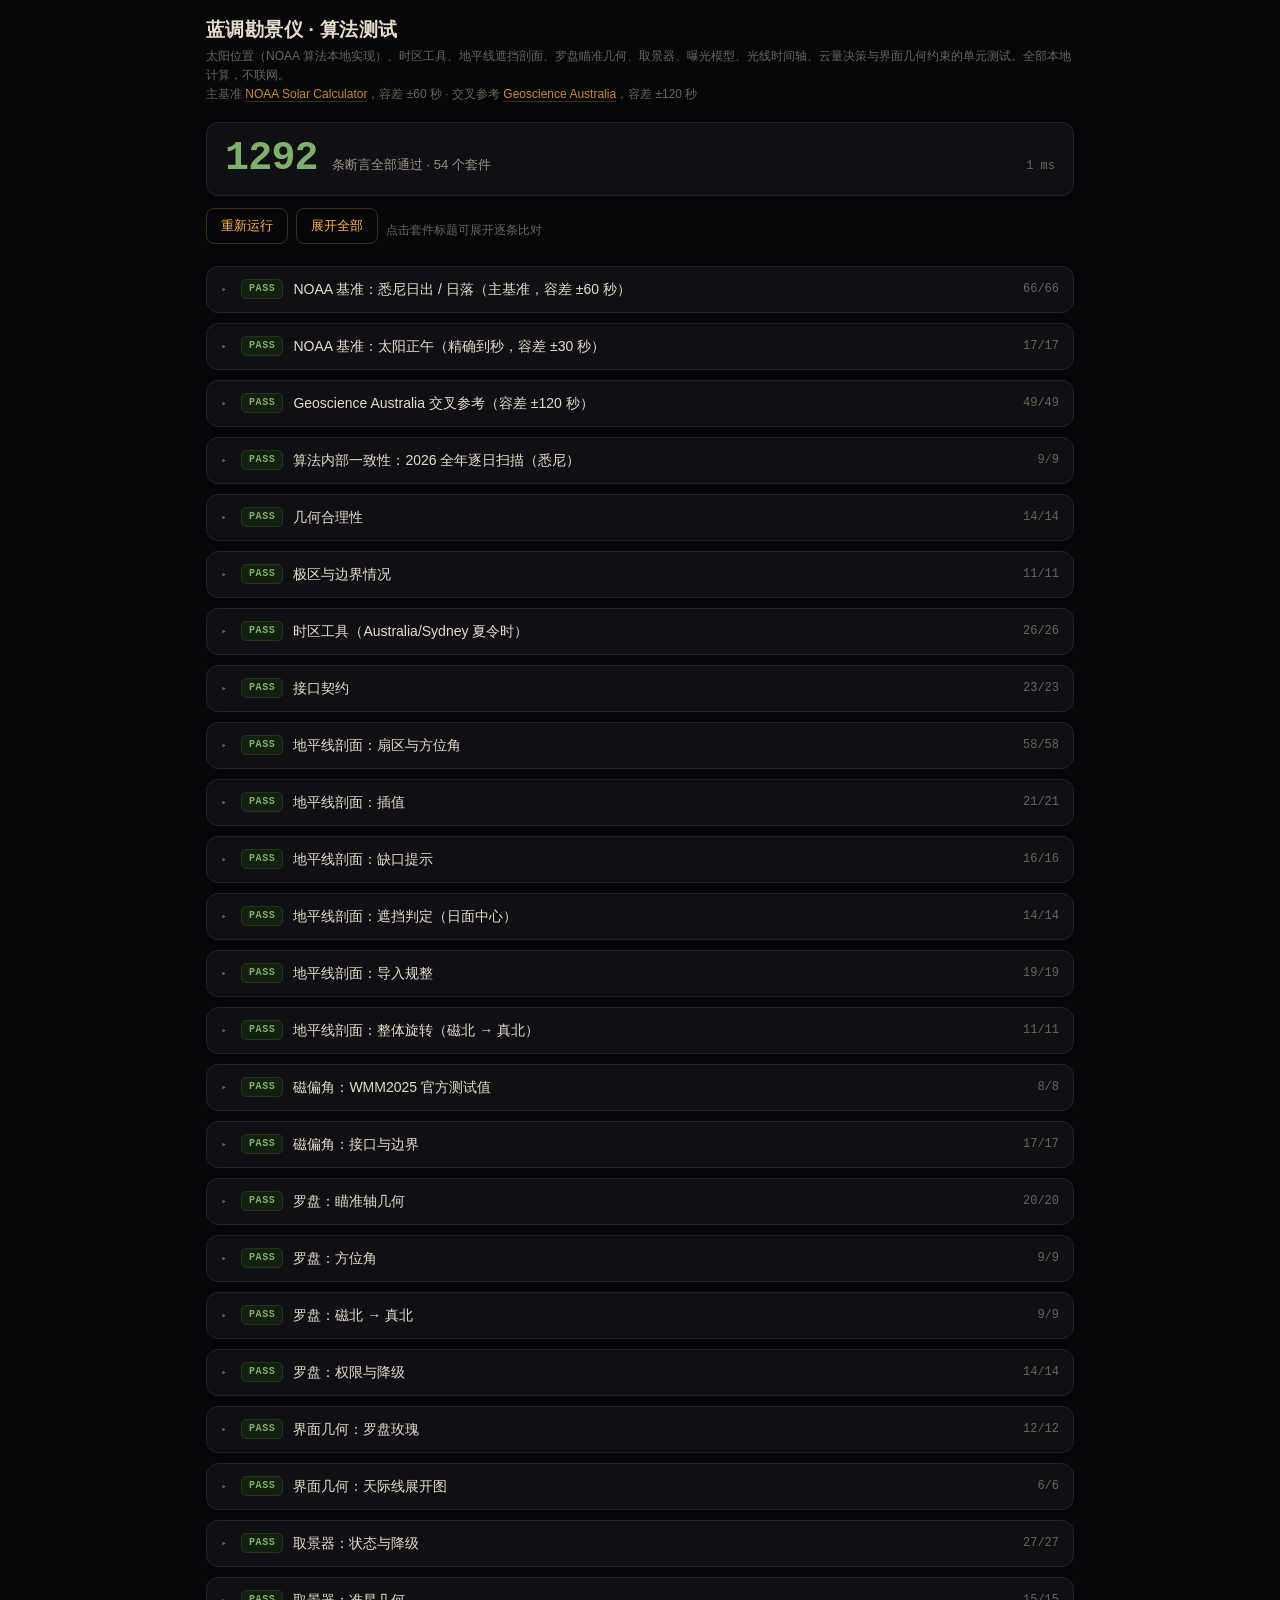
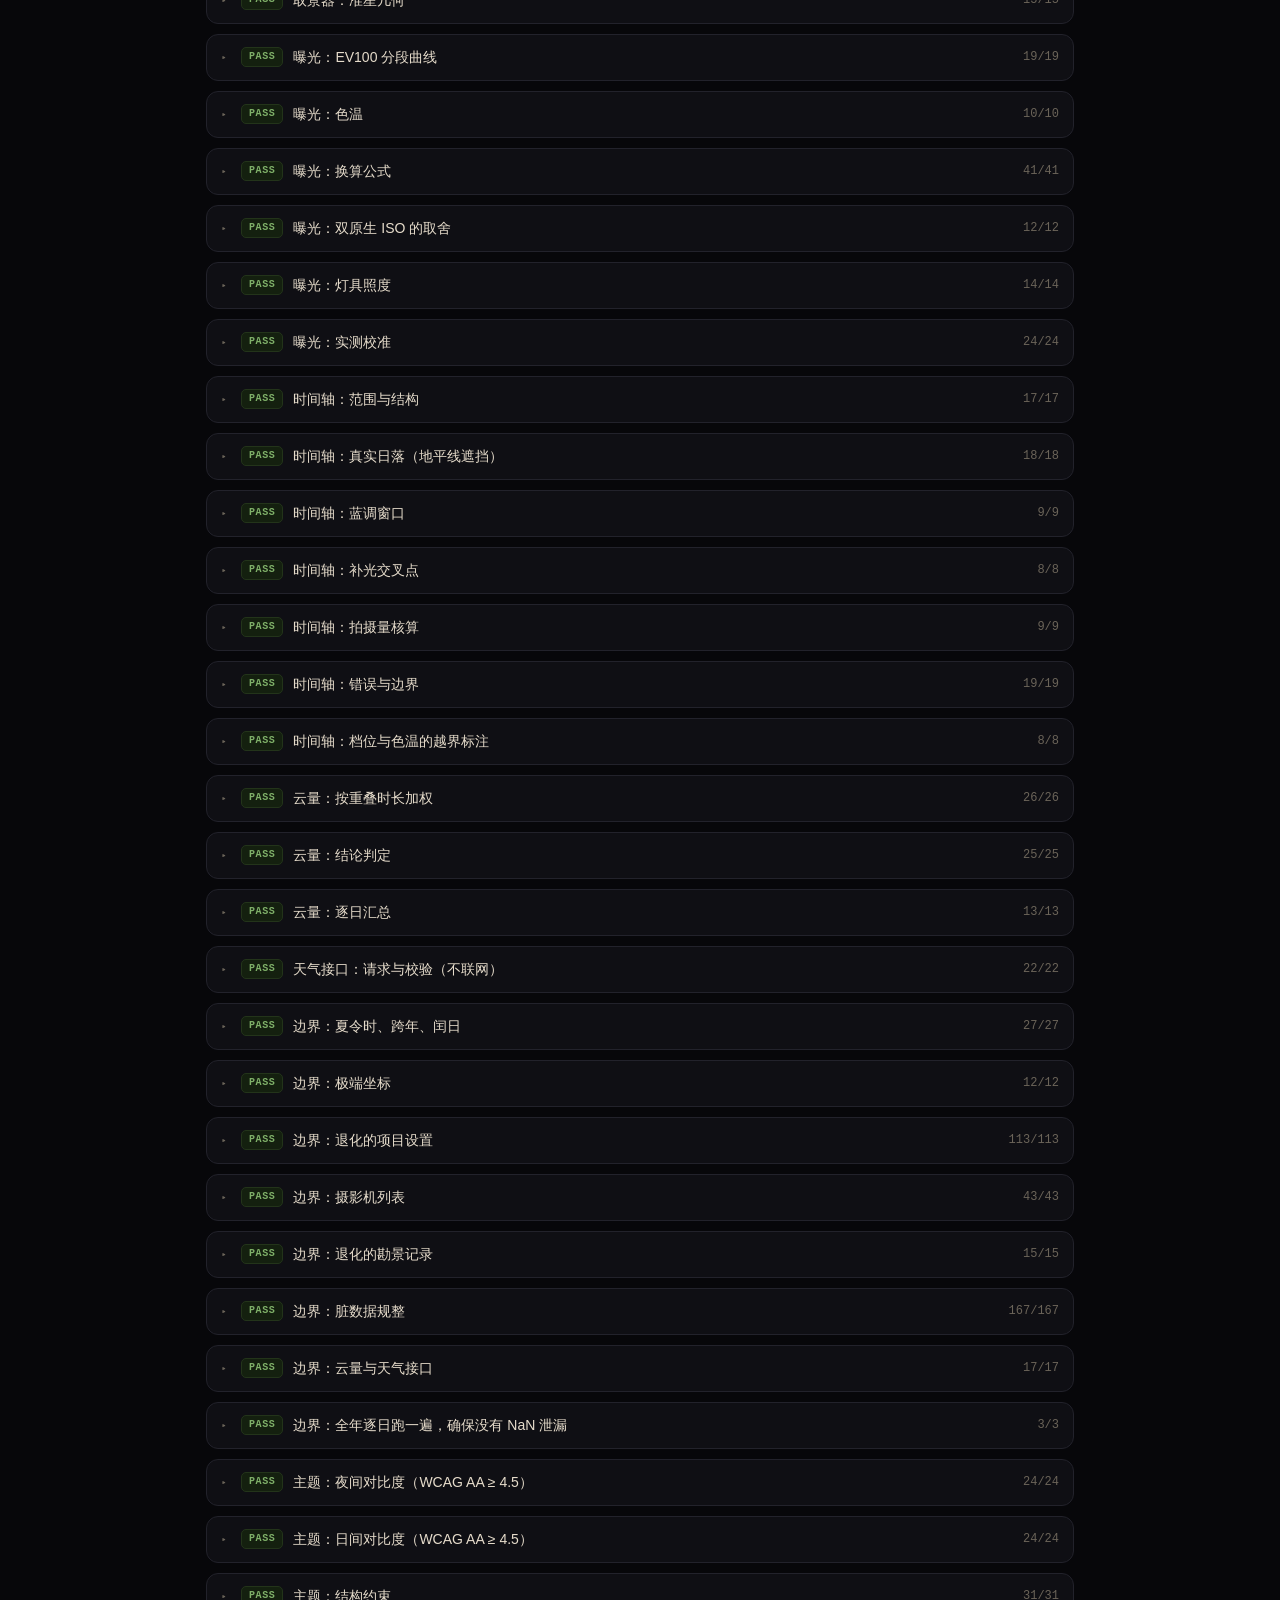
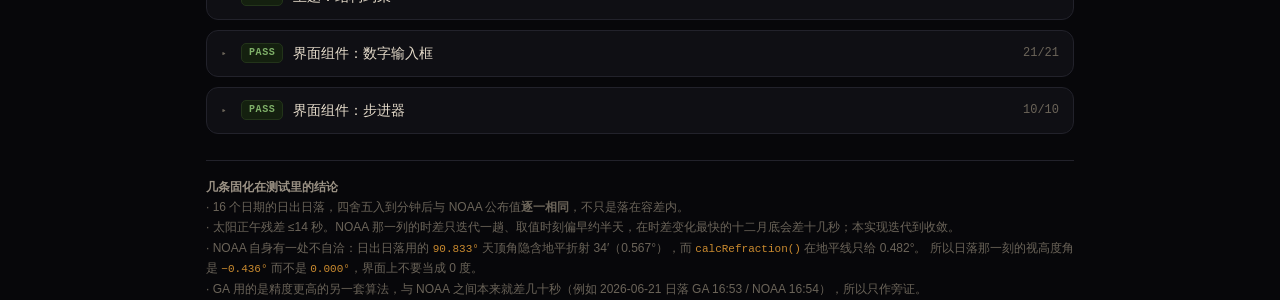
==== commit b07552d4: "罗盘读数从磁北换成真北（WMM2025 磁偏角） 之前把 iOS 的 webkitCompassHeading 当成了真北。WebKit 源码 （Source/WebCore/platform/ios" ====
--- a/test.html
+++ b/test.html
@@ -112,6 +112,7 @@
 <script src="js/core/solar.js"></script>
 <script src="js/core/tz.js"></script>
 <script src="js/core/horizon.js"></script>
+<script src="js/core/geomag.js"></script>
 <script src="js/core/exposure.js"></script>
 <script src="js/core/timeline.js"></script>
 <script src="js/core/cloud.js"></script>
@@ -126,6 +127,7 @@
 <script src="js/test/harness.js"></script>
 <script src="js/test/solar.test.js"></script>
 <script src="js/test/horizon.test.js"></script>
+<script src="js/test/geomag.test.js"></script>
 <script src="js/test/compass.test.js"></script>
 <script src="js/test/ui-geometry.test.js"></script>
 <script src="js/test/viewfinder.test.js"></script>
--- a/css/app.css
+++ b/css/app.css
@@ -60,6 +60,8 @@
   --row-blue:#0d1017;
   --row-rs:#241b0c;
   --row-now:#2a2110;
+  --row-win:#0c0e13;         /* 窗口行底色，比 --bg-sunk 略提，面积大所以必须很暗 */
+  --win-stripe:#c98a2f;      /* 窗口行左侧的细竖线 */
   --calib-on-bg:#101a0d;
 
   /* 罗盘玫瑰与剖面展开图 */
@@ -124,6 +126,8 @@
   --row-blue:#e8edf6;
   --row-rs:#fbe8cc;
   --row-now:#ffe2b3;
+  --row-win:#fbf3e6;
+  --win-stripe:#b8741a;
   --calib-on-bg:#eef6ec;
 
   --g-empty:#ece6dc;
@@ -672,8 +676,16 @@
 table.tl th.t{z-index:3;background:var(--th-bg)}
 table.tl tr:last-child td{border-bottom:none}
 
-table.tl tr.blue td{background:var(--row-blue)}
-table.tl tr.blue td.t{background:var(--row-blue)}
+/* 窗口外的行压暗：整张表的总亮度下降，窗口反而跳出来——暗适应友好 */
+table.tl tr.out td{color:var(--ink-faint)}
+table.tl tr.out td.dim{color:var(--ink-ghost)}
+/* 窗口内：正常亮度 + 略提的底色 + 时间格左侧一条细竖线 */
+table.tl tr.blue td{background:var(--row-win);color:var(--ink)}
+table.tl tr.blue td.t{background:var(--row-win);box-shadow:inset 3px 0 0 var(--win-stripe)}
+/* 要用的那一格：按当前镜头自动选定的 ISO 下的 T 档 */
+table.tl td.pick{font-weight:700}
+table.tl tr.blue td.pick{color:var(--amber)}
+table.tl tr.blue td.pick.over{color:var(--bad)}
 table.tl tr.occ td.alt{color:var(--ink-faint)}
 table.tl tr.rs td{background:var(--row-rs);color:var(--amber)}
 table.tl tr.rs td.t{background:var(--row-rs);color:var(--amber);font-weight:600}
@@ -776,7 +788,6 @@
 .sw-hot{background:var(--g-hot)}
 .sw-now{background:var(--row-now);border:1px solid var(--amber-edge)}
 .sw-rs{background:var(--row-rs)}
-.sw-blue{background:var(--row-blue);border:1px solid var(--line)}
 
 
 /* 新版本提示条 */
@@ -849,6 +860,16 @@
 .shoot-row{display:flex;align-items:center;gap:10px;padding:5px 0}
 .shoot-row .k{flex:none;width:44px;font-size:13px;color:var(--ink-faint)}
 .shoot-row select{flex:1;min-width:0}
+/* 帧率 + 快门并排一行。窄于 360（iPhone SE 1 代、开了「放大显示」的 mini）时
+   两个下拉各只剩 77px，放不下 23.976 / 172.8°，改成上下两行，标签和上面对齐 */
+.shoot-row.pair{display:grid;grid-template-columns:44px minmax(0,1fr) auto minmax(0,1fr);
+  column-gap:10px;row-gap:10px}
+.shoot-row.pair select{padding-left:10px;padding-right:24px;
+  background-position:calc(100% - 14px) 50%,calc(100% - 9px) 50%;font-family:var(--mono)}
+.shoot-row .k2{font-size:13px;color:var(--ink-faint)}
+@media (max-width:359px){
+  .shoot-row.pair{grid-template-columns:44px minmax(0,1fr)}
+}
 .shoot-row .budget{flex:1;min-width:0;font-size:13px;color:var(--ink-dim);line-height:1.45}
 .shoot-row .budget b{color:var(--ink);font-family:var(--mono)}
 .shoot-row .budget.bad,.shoot-row .budget.bad b{color:var(--bad)}
@@ -905,3 +926,27 @@
 /* 「加一支」那一行 */
 .nav-row.add .t{color:var(--amber);font-size:15px}
 .nav-row .badge{margin-right:2px}
+
+
+/* 表格里插的标记行：蓝调开始 / 结束、切原生 ISO、镜头开不到 */
+table.tl tr.mk td{
+  padding:6px 8px;background:var(--bg-sunk);text-align:left;white-space:nowrap;
+  font:600 11px/1.3 var(--sans);letter-spacing:.02em;color:var(--amber);
+  border-bottom:1px solid var(--amber-edge);
+}
+table.tl tr.mk td.t{font-family:var(--mono);box-shadow:inset 3px 0 0 var(--win-stripe);background:var(--bg-sunk)}
+table.tl tr.mk-end td{border-bottom:1px solid var(--line);border-top:1px solid var(--amber-edge)}
+table.tl tr.mk-end td.t{box-shadow:none}
+table.tl tr.mk-iso td{color:var(--warn);border-bottom-color:var(--warn-edge)}
+table.tl tr.mk-iso td.t{box-shadow:inset 3px 0 0 var(--warn)}
+table.tl tr.mk-lens td{color:var(--bad);border-bottom-color:var(--bad-edge)}
+table.tl tr.mk-lens td.t{box-shadow:inset 3px 0 0 var(--bad)}
+table.tl tr.mk:active td{background:var(--bg-sunk)}
+
+/* 时间格里的小符号 */
+table.tl .occ-dot{color:var(--ink-faint);margin-left:4px}
+table.tl .lit-dot{color:var(--ok);margin-left:4px}
+
+/* 图例 */
+.sw-win{background:var(--row-win);box-shadow:inset 3px 0 0 var(--win-stripe);border:1px solid var(--line)}
+.tl-legend .sw-pick{font:700 11px/1 var(--mono);color:var(--amber);margin-right:5px}
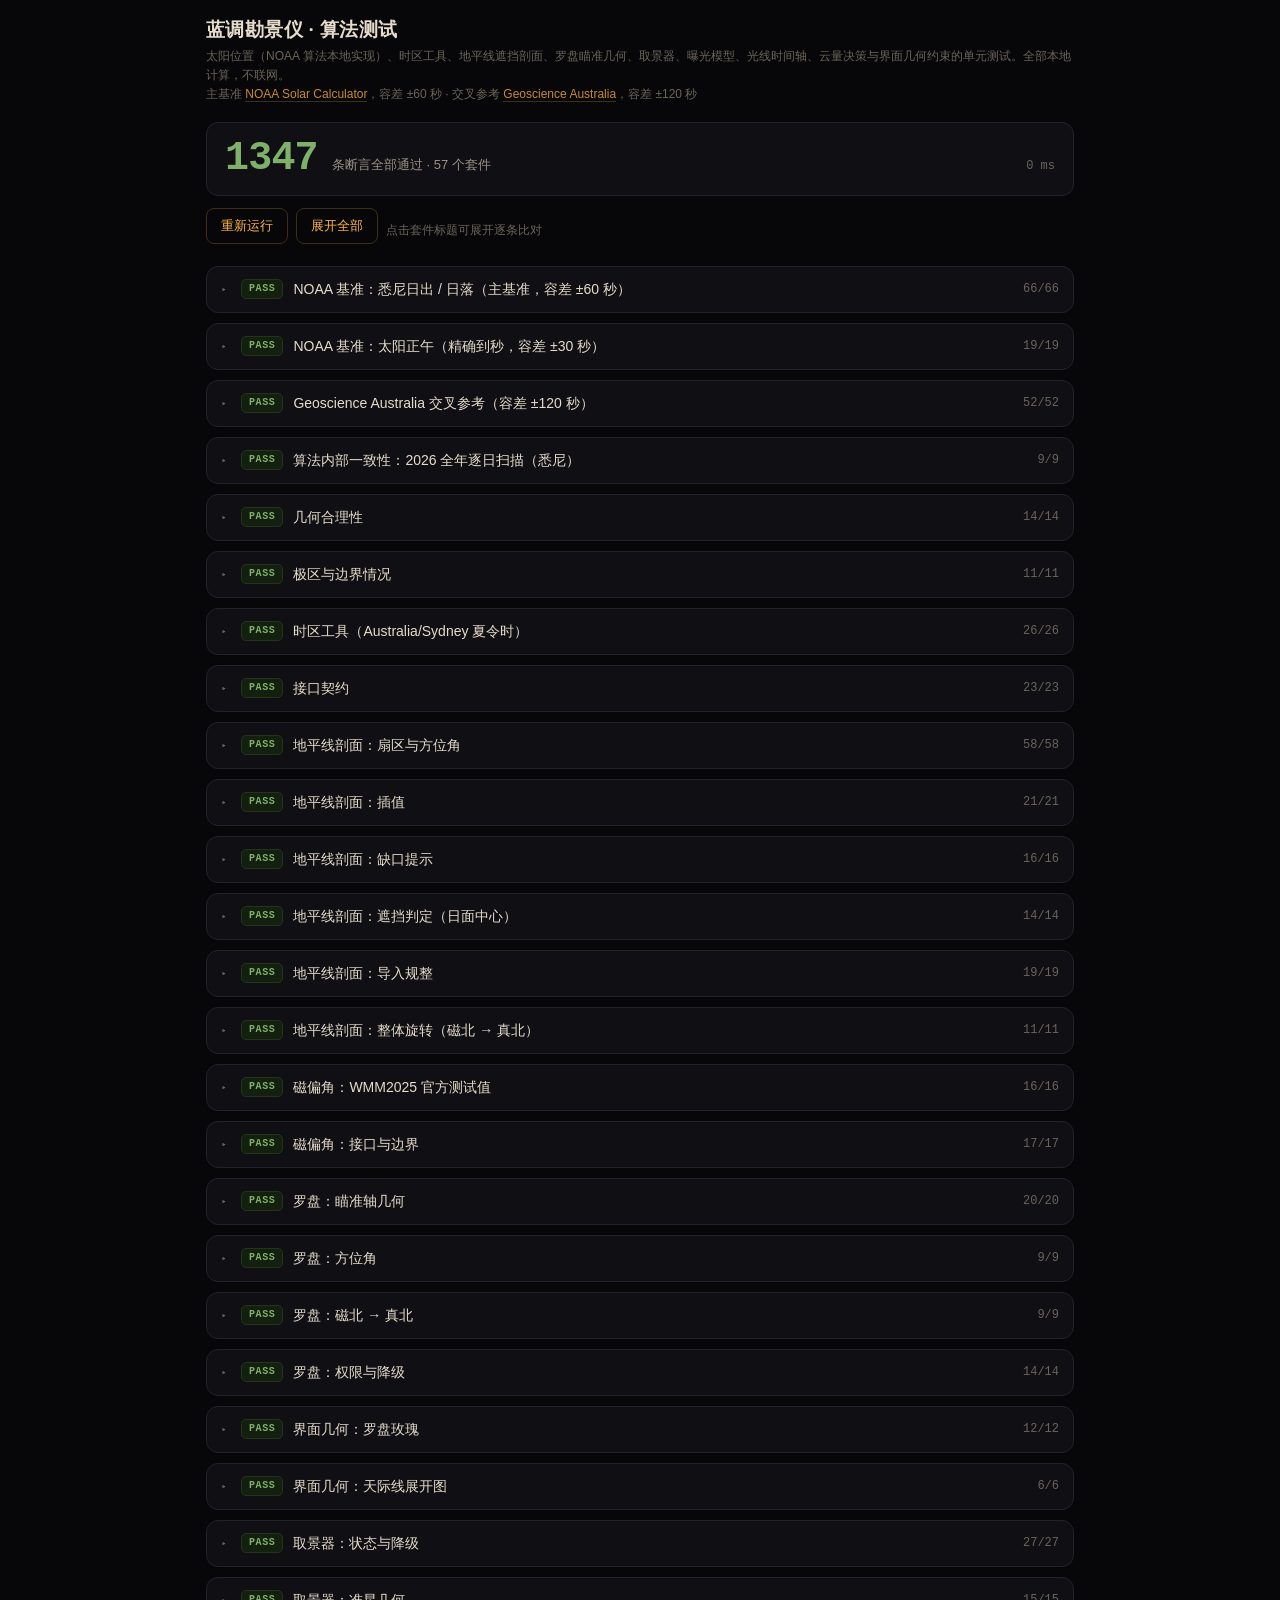
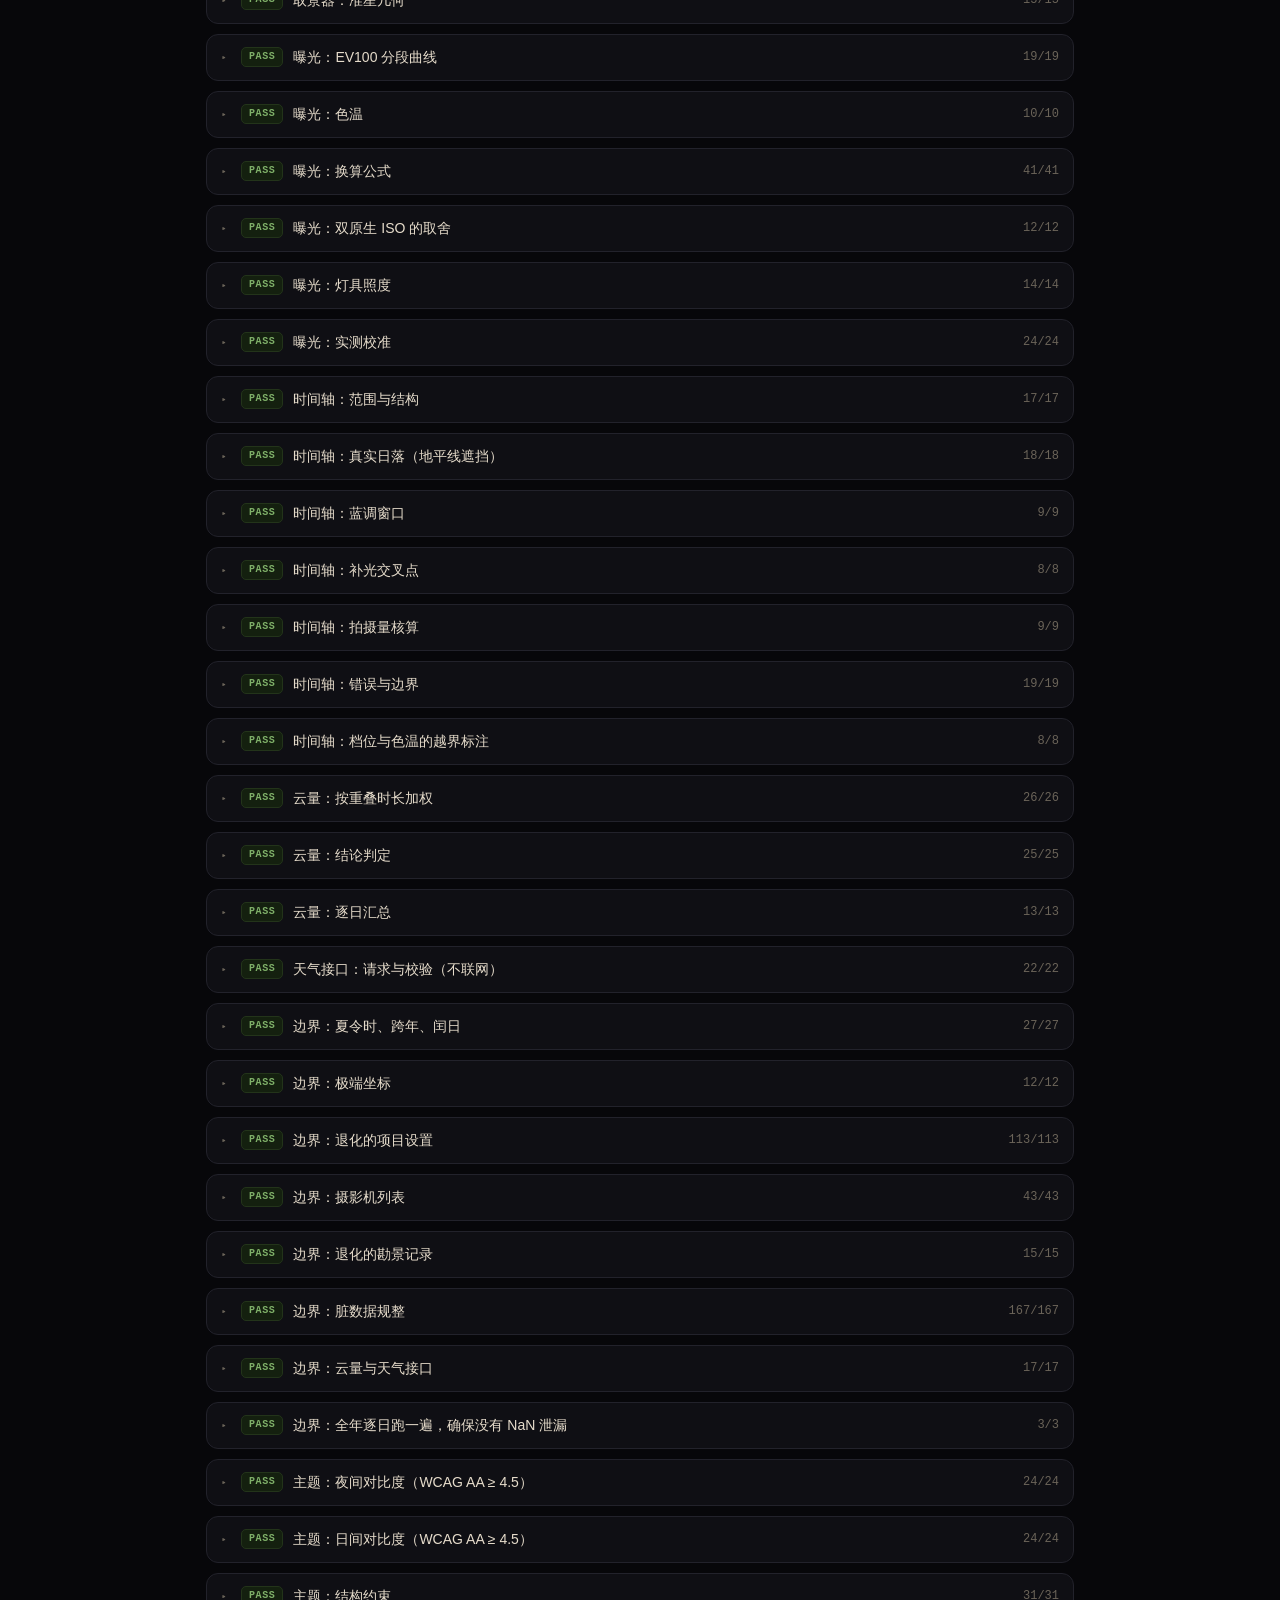
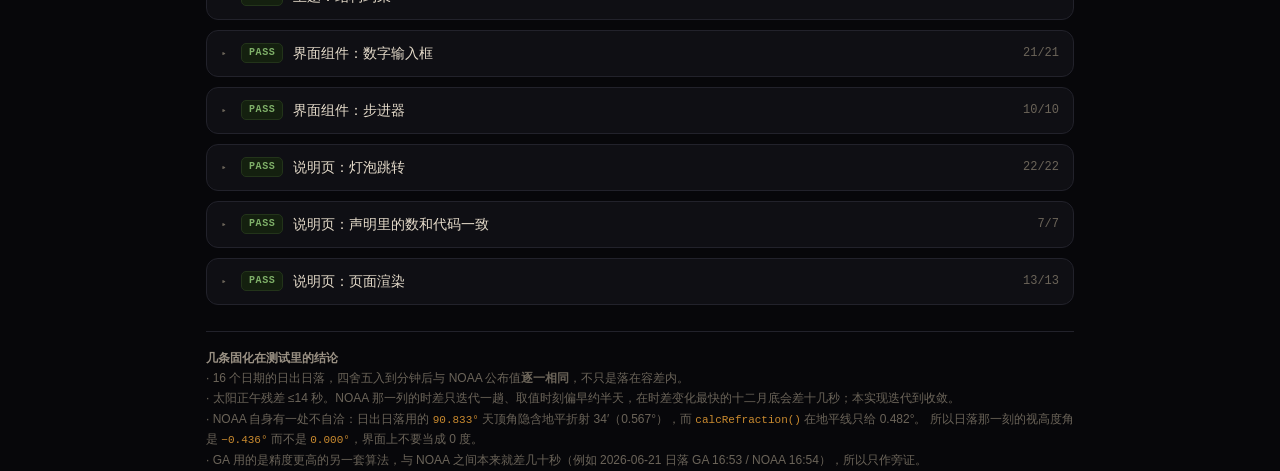
==== commit 89dde5bf: "灯泡按钮：使用方法和声明两页 - 每一页顶栏加灯泡按钮，进「使用方法」：按现场先后顺序 12 步加小贴士；   从哪一页点进来就滚到哪一步，标上「当前页面」 - 「声明」页：总声明、精度一览表，每个算" ====
--- a/test.html
+++ b/test.html
@@ -124,6 +124,7 @@
 <script src="js/ui/app.js"></script>
 <script src="js/ui/viewfinder.js"></script>
 <script src="js/ui/horizon-ui.js"></script>
+<script src="js/ui/guide-ui.js"></script>
 <script src="js/test/harness.js"></script>
 <script src="js/test/solar.test.js"></script>
 <script src="js/test/horizon.test.js"></script>
@@ -137,6 +138,7 @@
 <script src="js/test/edge.test.js"></script>
 <script src="js/test/theme.test.js"></script>
 <script src="js/test/ui.test.js"></script>
+<script src="js/test/guide.test.js"></script>
 <script>
 (function () {
   'use strict';
--- a/css/app.css
+++ b/css/app.css
@@ -534,6 +534,60 @@
 details.fold > summary::after{content:"▾";margin-left:auto;color:var(--ink-faint);font-size:12px}
 details.fold[open] > summary::after{content:"▴"}
 details.fold > .fold-body{padding:0 14px 14px;border-top:1px solid var(--line-soft)}
+
+/* ------------------------------------------------ 使用方法 / 声明 */
+
+/* 使用方法：带编号的步骤。当前页面对应的那一步只把编号圈换成琥珀色、加一个标签，
+   不整块提亮——黄昏看的时候不能有亮块 */
+.card.guide{padding:2px 14px}
+.g-step{display:flex;gap:12px;padding:14px 0;border-bottom:1px solid var(--line-soft)}
+.g-step:last-child{border-bottom:none}
+.g-n{
+  flex:none;width:26px;height:26px;border-radius:50%;margin-top:1px;
+  border:1px solid var(--line);background:var(--bg-sunk);
+  display:flex;align-items:center;justify-content:center;
+  font:600 12px/1 var(--mono);color:var(--ink-faint);
+}
+.g-step.here .g-n{color:var(--amber);border-color:var(--amber-edge);background:var(--amber-wash)}
+.g-body{flex:1;min-width:0}
+.g-t{font-size:15px;font-weight:600;color:var(--ink);display:flex;align-items:center;gap:8px;flex-wrap:wrap}
+.g-body p,.card.guide.tips p{font-size:14px;line-height:1.7;color:var(--ink-dim);margin:6px 0 0}
+.card.guide.tips{padding:4px 14px 14px}
+.card.guide.tips p{margin-top:10px}
+.g-body b,.card.guide.tips b,.doc-body b,.doc-lead b{color:var(--ink);font-weight:600}
+a.nav-row{text-decoration:none}
+
+/* 声明 */
+.doc-lead p{font-size:14px;line-height:1.75;color:var(--ink-dim);margin:0}
+.doc-lead p + p{margin-top:8px}
+details.fold.doc{background:var(--bg-raise);margin-top:10px}
+details.fold.doc > summary{color:var(--ink)}
+details.fold.doc > summary::after{margin-left:6px}
+.doc-title{flex:1;min-width:0;font-weight:500}
+.doc-tag{flex:none;max-width:48%;font-size:12px;color:var(--ink-faint);text-align:right;line-height:1.4}
+.doc-body{font-size:14px;line-height:1.75;color:var(--ink-dim)}
+.doc-body p{margin:12px 0 0}
+.doc-body h3{font-size:13px;font-weight:600;color:var(--ink);margin:18px 0 4px}
+.doc-body ul,.doc-body ol{margin:8px 0 0;padding-left:20px}
+.doc-body li{margin:5px 0}
+.doc-body .card.doc-inner{margin:10px 0 0;background:var(--bg-sunk)}
+.formula{
+  margin:10px 0 0;padding:9px 12px;border:1px solid var(--line);border-radius:9px;
+  background:var(--bg-sunk);color:var(--ink);font:13px/1.9 var(--mono);
+  overflow-x:auto;-webkit-overflow-scrolling:touch;
+}
+.formula > div{padding-left:1.5em;text-indent:-1.5em}   /* 折行时续行缩进 */
+table.doc-tbl{width:100%;border-collapse:collapse;font-size:12.5px;line-height:1.55}
+table.doc-tbl th{
+  background:var(--bg-sunk);color:var(--ink-faint);font-weight:600;font-size:11px;
+  text-align:left;padding:8px 10px;border-bottom:1px solid var(--line);
+}
+table.doc-tbl td{
+  text-align:left;vertical-align:top;padding:9px 10px;
+  border-bottom:1px solid var(--line-soft);color:var(--ink-dim);
+}
+table.doc-tbl td:first-child{color:var(--ink);font-weight:500;min-width:5.5em}
+table.doc-tbl tr:last-child td{border-bottom:none}
 
 /* 概览页顶部的状态条 */
 .ready{
